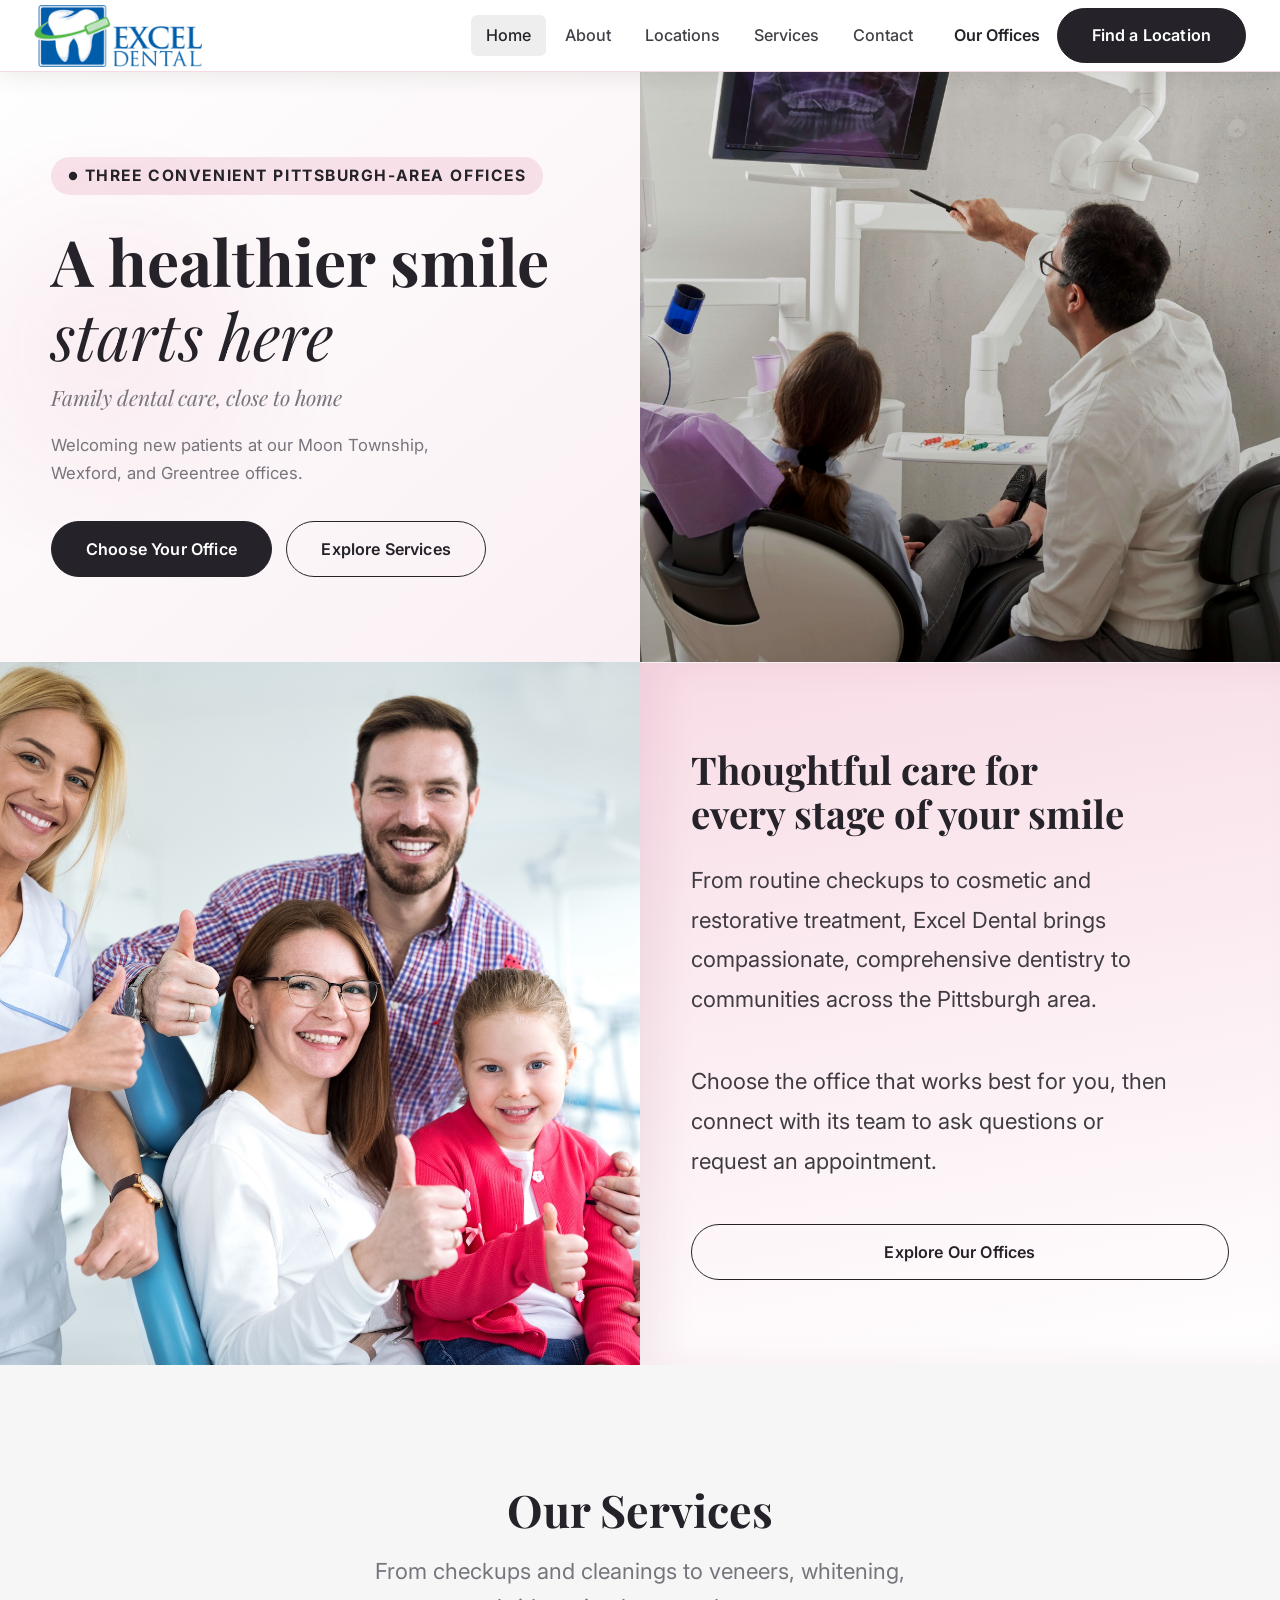
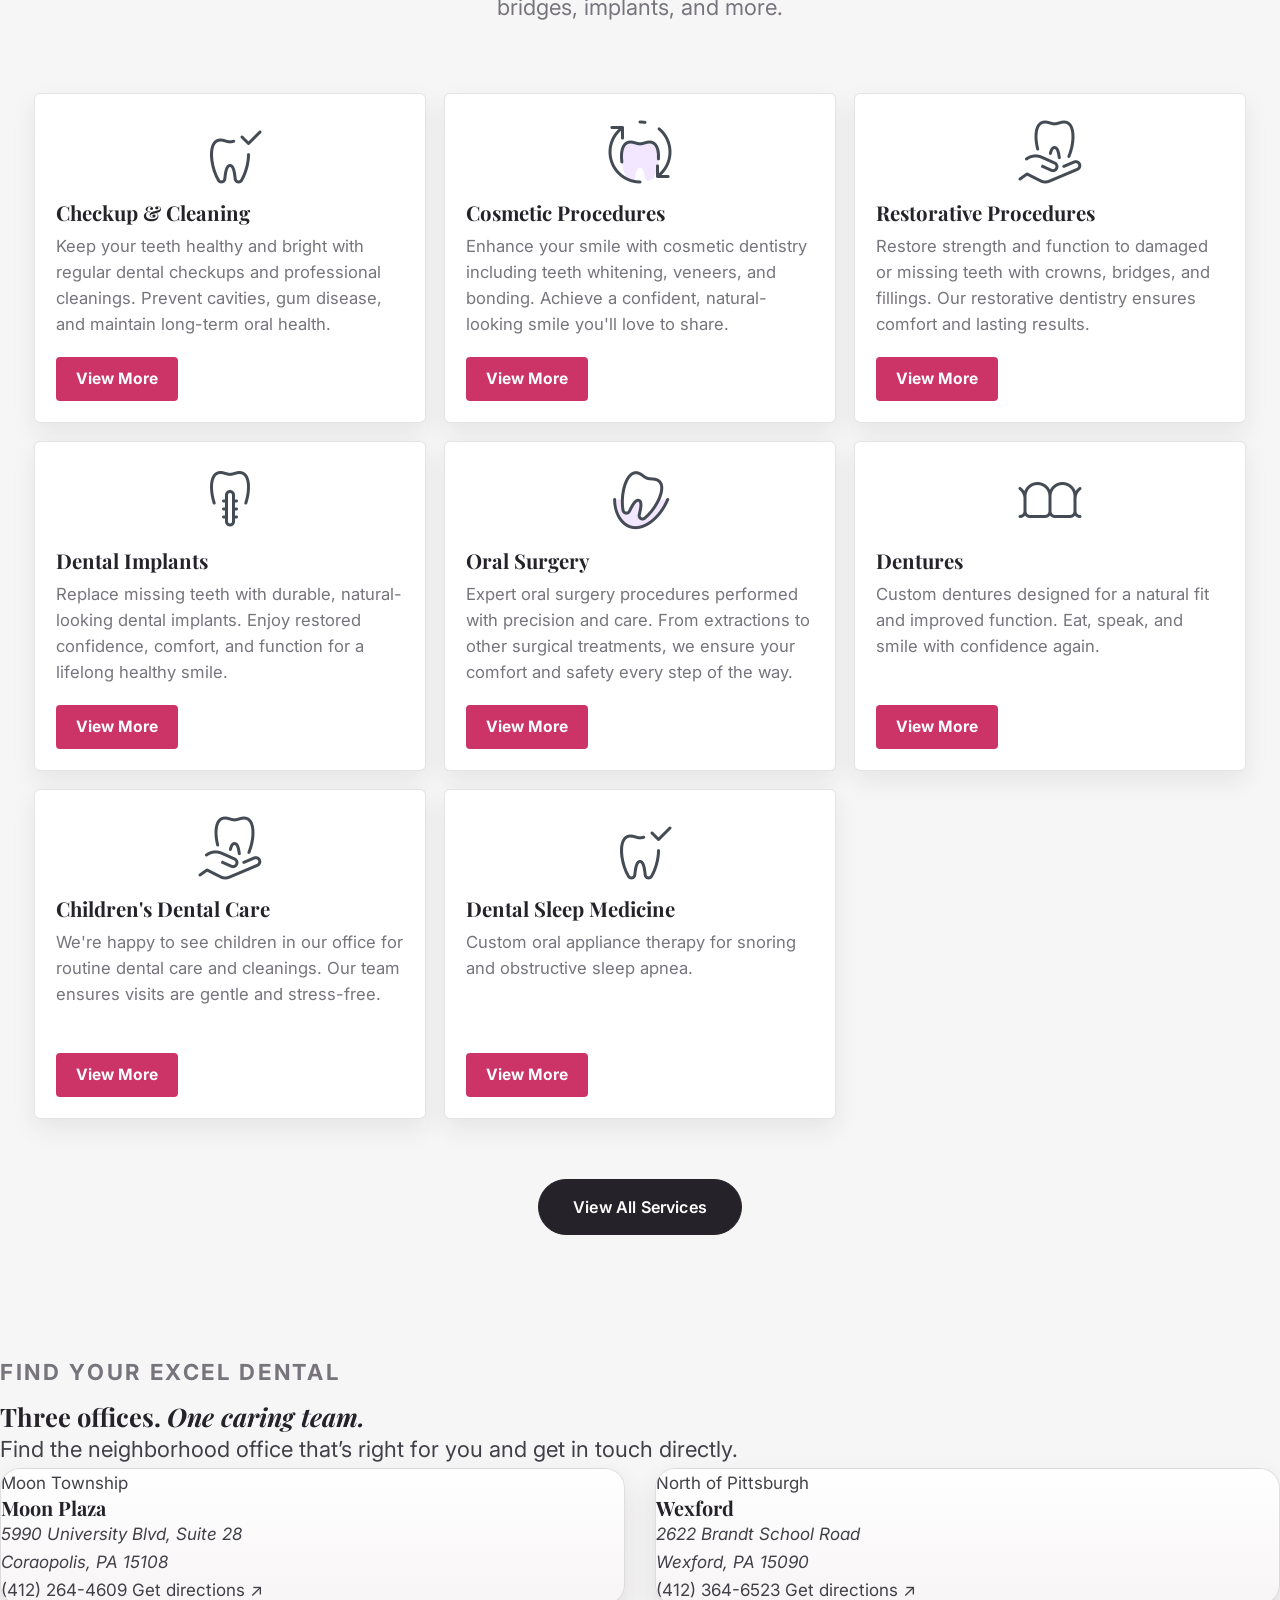
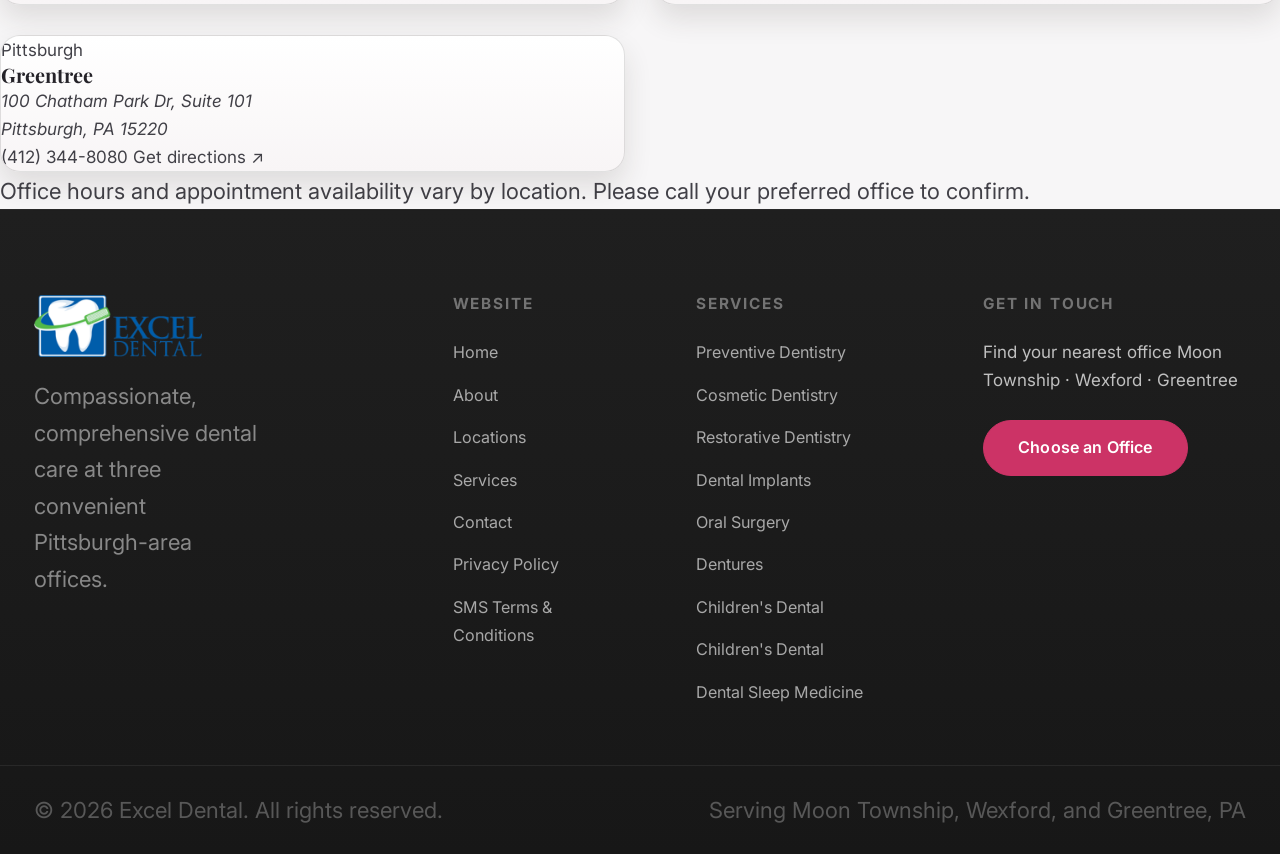
==== index.html @ 41d130dd "Create multi-location Excel Dental website Co-authored-by: copilot-swe-agent[bot] <198982749+Copilot" ====
<!DOCTYPE html>
<html lang="en">
<head>
  <meta charset="UTF-8" />
  <meta name="viewport" content="width=device-width, initial-scale=1.0" />
  <title>Excel Dental | Family Dentistry Across Pittsburgh, PA</title>
  <meta name="description" content="Excel Dental welcomes new patients at convenient offices in Moon Township, Wexford, and Greentree. Explore family, cosmetic, and restorative dental care." />
  <link rel="canonical" href="https://www.exceldentalpc.com/" />
  <meta property="og:type" content="website" />
  <meta property="og:site_name" content="Excel Dental" />
  <meta property="og:title" content="Excel Dental | Family Dentistry Across Pittsburgh, PA" />
  <meta property="og:description" content="Excel Dental welcomes new patients at offices in Moon Township, Wexford, and Greentree." />
  <meta property="og:url" content="https://www.exceldentalpc.com/" />
  <meta property="og:image" content="https://www.exceldentalpc.com/assets/images/wexford-hero-photo.jpg" />
  <meta name="twitter:card" content="summary_large_image" />
  <meta name="twitter:title" content="Excel Dental | Family Dentistry Across Pittsburgh, PA" />
  <meta name="twitter:description" content="Excel Dental welcomes new patients at offices in Moon Township, Wexford, and Greentree." />
  <meta name="twitter:image" content="https://www.exceldentalpc.com/assets/images/wexford-hero-photo.jpg" />
  <link rel="preconnect" href="https://fonts.googleapis.com" />
  <link rel="preconnect" href="https://fonts.gstatic.com" crossorigin />
  <link href="https://fonts.googleapis.com/css2?family=Playfair+Display:ital,wght@0,400;0,600;0,700;1,400;1,600&family=Inter:wght@300;400;500;600;700&display=swap" rel="stylesheet" />
  <link rel="stylesheet" href="css/style.css" />
  <link rel="icon" href="/favicon.svg" type="image/svg+xml" />
  <script type="application/ld+json">
  {
    "@context": "https://schema.org",
    "@type": "Organization",
    "name": "Excel Dental",
    "url": "https://www.exceldentalpc.com/",
    "image": "https://www.exceldentalpc.com/assets/images/wexford-hero-photo.jpg",
    "description": "Family, cosmetic, and restorative dental care at three convenient offices serving the Pittsburgh area.",
    "areaServed": ["Moon Township, PA", "Wexford, PA", "Greentree, PA"],
    "medicalSpecialty": "Dentistry",
    "department": [
      {
        "@type": "Dentist",
        "name": "Excel Dental of Moon Township",
        "telephone": "+14122644609",
        "address": {
          "@type": "PostalAddress",
          "streetAddress": "5990 University Blvd, Suite 28",
          "addressLocality": "Coraopolis",
          "addressRegion": "PA",
          "postalCode": "15108",
          "addressCountry": "US"
        }
      },
      {
        "@type": "Dentist",
        "name": "Excel Dental of Wexford",
        "telephone": "+14123646523",
        "address": {
          "@type": "PostalAddress",
          "streetAddress": "2622 Brandt School Rd",
          "addressLocality": "Wexford",
          "addressRegion": "PA",
          "postalCode": "15090",
          "addressCountry": "US"
        }
      },
      {
        "@type": "Dentist",
        "name": "Excel Dental of Greentree",
        "telephone": "+14123448080",
        "address": {
          "@type": "PostalAddress",
          "streetAddress": "100 Chatham Park Dr, Suite 101",
          "addressLocality": "Pittsburgh",
          "addressRegion": "PA",
          "postalCode": "15220",
          "addressCountry": "US"
        }
      }
    ],
    "availableService": [
      { "@type": "MedicalProcedure", "name": "Dental Cleaning & Prevention" },
      { "@type": "MedicalProcedure", "name": "Cosmetic Dentistry" },
      { "@type": "MedicalProcedure", "name": "Dental Implants" },
      { "@type": "MedicalProcedure", "name": "Oral Surgery" },
      { "@type": "MedicalProcedure", "name": "Restorative Dentistry" },
      { "@type": "MedicalProcedure", "name": "Dentures" },
      { "@type": "MedicalProcedure", "name": "Children's Dental Care" },
      { "@type": "MedicalProcedure", "name": "Dental Sleep Medicine" }
    ]
  }
  </script>
  <style>
    /* Tooth SVG used inline for logo */
    .tooth-svg { fill: var(--white); }
    .tooth-svg-dark { fill: var(--dark); }
  </style>
</head>
<body>

  <!-- ===== NAVBAR ===== -->
  <header class="navbar" id="navbar">
    <div class="nav-inner">

      <!-- Logo -->
      <a href="index.html" class="nav-logo" aria-label="Excel Dental — home">
        <div class="nav-logo-icon">
          <svg viewBox="-32 0 512 512" xmlns="http://www.w3.org/2000/svg" aria-hidden="true" style="fill:#fff;">
            <path d="M443.98 96.25c-11.01-45.22-47.11-82.06-92.01-93.72-32.19-8.36-63 5.1-89.14 24.33-3.25 2.39-6.96 3.73-10.5 5.48l28.32 18.21c7.42 4.77 9.58 14.67 4.8 22.11-4.46 6.95-14.27 9.86-22.11 4.8L162.83 12.84c-20.7-10.85-43.38-16.4-66.81-10.31-44.9 11.67-81 48.5-92.01 93.72-10.13 41.62-.42 80.81 21.5 110.43 23.36 31.57 32.68 68.66 36.29 107.35 4.4 47.16 10.33 94.16 20.94 140.32l7.8 33.95c3.19 13.87 15.49 23.7 29.67 23.7 13.97 0 26.15-9.55 29.54-23.16l34.47-138.42c4.56-18.32 20.96-31.16 39.76-31.16s35.2 12.85 39.76 31.16l34.47 138.42c3.39 13.61 15.57 23.16 29.54 23.16 14.18 0 26.48-9.83 29.67-23.7l7.8-33.95c10.61-46.15 16.53-93.16 20.94-140.32 3.61-38.7 12.93-75.78 36.29-107.35 21.95-29.61 31.66-68.8 21.53-110.43z"/>
          </svg>
        </div>
        <div class="nav-logo-text">
          <span class="name">Excel Dental</span>
          <span class="tagline">Pittsburgh, PA</span>
        </div>
      </a>

      <!-- Desktop menu -->
      <nav class="nav-menu" aria-label="Primary navigation">
        <a href="index.html" class="active">Home</a>
        <a href="about.html">About</a>
        <a href="locations.html">Locations</a>
        <a href="services.html">Services</a>
        <a href="contact.html">Contact</a>
      </nav>

      <!-- Desktop actions -->
      <div class="nav-actions">
        <a href="locations.html" class="nav-phone">Our Offices</a>
        <a href="locations.html" class="btn btn-dark">Find a Location</a>
      </div>

      <!-- Hamburger -->
      <button class="nav-hamburger" id="navHamburger" aria-label="Toggle menu" aria-expanded="false">
        <span></span><span></span><span></span>
      </button>
    </div>

    <!-- Mobile drawer -->
    <nav class="nav-mobile" aria-label="Mobile navigation">
      <a href="index.html">Home</a>
      <a href="about.html">About</a>
      <a href="locations.html">Locations</a>
      <a href="services.html">Services</a>
      <a href="contact.html">Contact</a>
      <div class="nav-mobile-cta">
        <a href="locations.html" class="btn btn-outline">Find Your Office</a>
        <a href="locations.html" class="btn btn-dark">Find a Location</a>
      </div>
    </nav>
  </header>

  <!-- ===== HERO ===== -->
  <section class="hero" aria-labelledby="hero-heading">
    <div class="hero-left">
      <div class="hero-text">
        <div class="hero-chip">
          <svg width="10" height="10" viewBox="0 0 24 24" fill="currentColor" aria-hidden="true"><circle cx="12" cy="12" r="10"/></svg>
          Three convenient Pittsburgh-area offices
        </div>
        <h1 class="hero-h1" id="hero-heading">A healthier smile <em>starts here</em></h1>
        <p class="hero-tagline">Family dental care, close to home</p>
        <p class="hero-desc">Welcoming new patients at our Moon Township, Wexford, and Greentree offices.</p>
        <div class="hero-actions">
          <a href="locations.html" class="btn btn-dark">Choose Your Office</a>
          <a href="services.html" class="btn btn-outline">Explore Services</a>
        </div>
      </div>
    </div>
    <div class="hero-right">
      <img
        src="assets/images/wexford-hero-photo.jpg"
        alt="A dentist reviewing an X-ray with a patient"
        loading="eager"
      />
    </div>
  </section>

  <!-- ===== ABOUT ===== -->
  <section class="about" aria-labelledby="about-heading">
    <div class="about-left" data-reveal="fade-left">
      <img
        src="assets/images/wexford-about-photo.jpg"
        alt="A family with a dental professional"
        loading="lazy"
      />
    </div>
    <div class="about-right" data-reveal="fade-right">
      <h2 id="about-heading">Thoughtful care for every stage of your smile</h2>
      <p>From routine checkups to cosmetic and restorative treatment, Excel Dental brings compassionate, comprehensive dentistry to communities across the Pittsburgh area.</p>
      <p>Choose the office that works best for you, then connect with its team to ask questions or request an appointment.</p>
      <a href="locations.html" class="btn btn-outline">Explore Our Offices</a>
    </div>
  </section>

  <!-- ===== SERVICES ===== -->
  <section class="services" id="services" aria-labelledby="services-heading">
    <div class="services-intro fade-up">
      <h2 id="services-heading">Our Services</h2>
      <p>From checkups and cleanings to veneers, whitening, bridges, implants, and more.</p>
    </div>

    <div class="services-grid">

      <article class="srv-card fade-up" aria-label="Checkup and Cleaning">
        <div class="srv-bg" style="background-image:url('assets/images/service-cleaning.png');"></div>
        <div class="srv-overlay"></div>
        <div class="srv-body">
          <h3>Checkup &amp; Cleaning</h3>
          <p class="srv-desc">Keep your teeth healthy and bright with regular dental checkups and professional cleanings. Prevent cavities, gum disease, and maintain long-term oral health.</p>
          <a href="cleaning-and-prevention.html" class="srv-link">View More</a>
        </div>
      </article>

      <article class="srv-card fade-up" aria-label="Cosmetic Procedures">
        <div class="srv-bg" style="background-image:url('assets/images/service-cosmetic.png');"></div>
        <div class="srv-overlay"></div>
        <div class="srv-body">
          <h3>Cosmetic Procedures</h3>
          <p class="srv-desc">Enhance your smile with cosmetic dentistry including teeth whitening, veneers, and bonding. Achieve a confident, natural-looking smile you'll love to share.</p>
          <a href="cosmetic-dentistry.html" class="srv-link">View More</a>
        </div>
      </article>

      <article class="srv-card fade-up" aria-label="Restorative Procedures">
        <div class="srv-bg" style="background-image:url('assets/images/service-restorative.png');"></div>
        <div class="srv-overlay"></div>
        <div class="srv-body">
          <h3>Restorative Procedures</h3>
          <p class="srv-desc">Restore strength and function to damaged or missing teeth with crowns, bridges, and fillings. Our restorative dentistry ensures comfort and lasting results.</p>
          <a href="restorative-dentistry.html" class="srv-link">View More</a>
        </div>
      </article>

      <article class="srv-card fade-up" aria-label="Dental Implants">
        <div class="srv-bg" style="background-image:url('assets/images/service-implants.png');"></div>
        <div class="srv-overlay"></div>
        <div class="srv-body">
          <h3>Dental Implants</h3>
          <p class="srv-desc">Replace missing teeth with durable, natural-looking dental implants. Enjoy restored confidence, comfort, and function for a lifelong healthy smile.</p>
          <a href="dental-implants.html" class="srv-link">View More</a>
        </div>
      </article>

      <article class="srv-card fade-up" aria-label="Oral Surgery">
        <div class="srv-bg" style="background-image:url('assets/images/service-oral-surgery.png');"></div>
        <div class="srv-overlay"></div>
        <div class="srv-body">
          <h3>Oral Surgery</h3>
          <p class="srv-desc">Expert oral surgery procedures performed with precision and care. From extractions to other surgical treatments, we ensure your comfort and safety every step of the way.</p>
          <a href="oral-surgery.html" class="srv-link">View More</a>
        </div>
      </article>

      <article class="srv-card fade-up" aria-label="Dentures">
        <div class="srv-bg" style="background-image:url('assets/images/service-dentures.png');"></div>
        <div class="srv-overlay"></div>
        <div class="srv-body">
          <h3>Dentures</h3>
          <p class="srv-desc">Custom dentures designed for a natural fit and improved function. Eat, speak, and smile with confidence again.</p>
          <a href="dentures.html" class="srv-link">View More</a>
        </div>
      </article>

      <article class="srv-card fade-up" aria-label="Children's Dental Care">
        <div class="srv-bg" style="background-image:url('assets/images/service-children.png');"></div>
        <div class="srv-overlay"></div>
        <div class="srv-body">
          <h3>Children's Dental Care</h3>
          <p class="srv-desc">We're happy to see children in our office for routine dental care and cleanings. Our team ensures visits are gentle and stress-free.</p>
          <a href="pediatric-dentistry.html" class="srv-link">View More</a>
        </div>
      </article>

      <article class="srv-card fade-up" aria-label="Dental Sleep Medicine">
        <div class="srv-bg" style="background-image:url('assets/images/service-cleaning.png');"></div>
        <div class="srv-overlay"></div>
        <div class="srv-body">
          <h3>Dental Sleep Medicine</h3>
          <p class="srv-desc">Custom oral appliance therapy for snoring and obstructive sleep apnea.</p>
          <a href="dental-sleep-medicine.html" class="srv-link">View More</a>
        </div>
      </article>

    </div><!-- /services-grid -->

    <div class="services-footer fade-up">
      <a href="services.html" class="btn btn-dark">View All Services</a>
    </div>
  </section>

  <section class="office-section" aria-labelledby="visit-heading">
    <div class="office-section-heading">
      <p class="eyebrow">Find Your Excel Dental</p>
      <h2 id="visit-heading">Three offices. <em>One caring team.</em></h2>
      <p>Find the neighborhood office that’s right for you and get in touch directly.</p>
    </div>
    <div class="office-grid">
      <article class="office-card" data-reveal="fade-up">
        <span class="office-card-label">Moon Township</span>
        <h3>Moon Plaza</h3>
        <address>5990 University Blvd, Suite 28<br />Coraopolis, PA 15108</address>
        <a class="office-phone" href="tel:+14122644609">(412) 264-4609</a>
        <a class="office-directions" href="https://maps.google.com/?q=5990+University+Blvd+Suite+28+Coraopolis+PA+15108" target="_blank" rel="noopener">Get directions <span aria-hidden="true">↗</span></a>
      </article>
      <article class="office-card" data-reveal="fade-up">
        <span class="office-card-label">North of Pittsburgh</span>
        <h3>Wexford</h3>
        <address>2622 Brandt School Road<br />Wexford, PA 15090</address>
        <a class="office-phone" href="tel:+14123646523">(412) 364-6523</a>
        <a class="office-directions" href="https://maps.google.com/?q=2622+Brandt+School+Road+Wexford+PA+15090" target="_blank" rel="noopener">Get directions <span aria-hidden="true">↗</span></a>
      </article>
      <article class="office-card" data-reveal="fade-up">
        <span class="office-card-label">Pittsburgh</span>
        <h3>Greentree</h3>
        <address>100 Chatham Park Dr, Suite 101<br />Pittsburgh, PA 15220</address>
        <a class="office-phone" href="tel:+14123448080">(412) 344-8080</a>
        <a class="office-directions" href="https://maps.google.com/?q=100+Chatham+Park+Dr+Suite+101+Pittsburgh+PA+15220" target="_blank" rel="noopener">Get directions <span aria-hidden="true">↗</span></a>
      </article>
    </div>
    <p class="office-note">Office hours and appointment availability vary by location. Please call your preferred office to confirm.</p>
  </section>

  <!-- ===== FOOTER ===== -->
  <footer class="footer">
    <div class="footer-main">

      <!-- Brand -->
      <div class="footer-brand">
        <div class="f-logo">
          <div class="f-logo-icon">
            <svg viewBox="-32 0 512 512" xmlns="http://www.w3.org/2000/svg" aria-hidden="true" style="fill:#2a2a2a;">
              <path d="M443.98 96.25c-11.01-45.22-47.11-82.06-92.01-93.72-32.19-8.36-63 5.1-89.14 24.33-3.25 2.39-6.96 3.73-10.5 5.48l28.32 18.21c7.42 4.77 9.58 14.67 4.8 22.11-4.46 6.95-14.27 9.86-22.11 4.8L162.83 12.84c-20.7-10.85-43.38-16.4-66.81-10.31-44.9 11.67-81 48.5-92.01 93.72-10.13 41.62-.42 80.81 21.5 110.43 23.36 31.57 32.68 68.66 36.29 107.35 4.4 47.16 10.33 94.16 20.94 140.32l7.8 33.95c3.19 13.87 15.49 23.7 29.67 23.7 13.97 0 26.15-9.55 29.54-23.16l34.47-138.42c4.56-18.32 20.96-31.16 39.76-31.16s35.2 12.85 39.76 31.16l34.47 138.42c3.39 13.61 15.57 23.16 29.54 23.16 14.18 0 26.48-9.83 29.67-23.7l7.8-33.95c10.61-46.15 16.53-93.16 20.94-140.32 3.61-38.7 12.93-75.78 36.29-107.35 21.95-29.61 31.66-68.8 21.53-110.43z"/>
            </svg>
          </div>
          <div class="f-logo-text">
            <span class="name">Excel Dental</span>
            <span class="care">Care</span>
          </div>
        </div>
        <p>Compassionate, comprehensive dental care at three convenient Pittsburgh-area offices.</p>
      </div>

      <!-- Website Links -->
      <div class="footer-col">
        <h4>Website</h4>
        <ul>
          <li><a href="index.html">Home</a></li>
          <li><a href="about.html">About</a></li>
          <li><a href="locations.html">Locations</a></li>
          <li><a href="services.html">Services</a></li>
          <li><a href="contact.html">Contact</a></li>
        </ul>
      </div>

      <!-- Services Links -->
      <div class="footer-col">
        <h4>Services</h4>
        <ul>
          <li><a href="cleaning-and-prevention.html">Preventive Dentistry</a></li>
          <li><a href="cosmetic-dentistry.html">Cosmetic Dentistry</a></li>
          <li><a href="restorative-dentistry.html">Restorative Dentistry</a></li>
          <li><a href="dental-implants.html">Dental Implants</a></li>
          <li><a href="oral-surgery.html">Oral Surgery</a></li>
          <li><a href="dentures.html">Dentures</a></li>
          <li><a href="pediatric-dentistry.html">Children's Dental</a></li>
          <li><a href="services.html#children">Children's Dental</a></li>
        </ul>
      </div>

      <!-- Contact -->
      <div class="footer-col">
        <h4>Get In Touch</h4>
        <div class="footer-contact-info">
          <a href="locations.html">Find your nearest office</a>
          <a href="locations.html">
            Moon Township · Wexford · Greentree
          </a>
        </div>
        <a href="locations.html" class="btn btn-accent footer-appt-btn">Choose an Office</a>
      </div>

    </div><!-- /footer-main -->

    <div class="footer-bottom">
      <p>&copy; <span id="year"></span> Excel Dental. All rights reserved.</p>
      <p>Serving Moon Township, Wexford, and Greentree, PA</p>
    </div>
  </footer>

  <script src="js/main.js"></script>
</body>
</html>
---- css/style.css ----
/* ===================================================
   Excel Dental of Wexford — Main Stylesheet
   =================================================== */

/* === CSS VARIABLES === */
:root {
  --primary:       #cc3366;
  --primary-dark:  #a92550;
  --primary-light: #f3c7d6;
  --bg:            #f5f5f6;
  --bg-light:      #ffffff;
  --bg-about:      #f3c7d6;
  --surface:       #ffffff;
  --surface-alt:   #f8f5f6;
  --dark:          #252329;
  --text:          #414047;
  --muted:         #77747c;
  --white:         #fff;
  --border:        rgba(42,42,42,.14);
  --line-soft:     rgba(42,42,42,.09);
  --shadow-sm:     0 2px 8px rgba(0,0,0,.08);
  --shadow:        0 4px 20px rgba(0,0,0,.12);
  --shadow-lg:     0 14px 44px rgba(0,0,0,.18);
  --shadow-xl:     0 22px 64px rgba(16, 24, 8, .24);
  --radius:        20px;
  --radius-sm:     10px;
  --radius-xs:     6px;
  --ease:          cubic-bezier(.4,0,.2,1);
  --t:             all .3s var(--ease);
  --font-h:        'Playfair Display', Georgia, serif;
  --font-b:        'Inter', -apple-system, BlinkMacSystemFont, sans-serif;
}

/* === RESET === */
*, *::before, *::after { box-sizing: border-box; margin: 0; padding: 0; }
html  {
  scroll-behavior: smooth;
  font-size: 17px;
}
body  {
  font-family: var(--font-b);
  font-size: 1rem;
  line-height: 1.65;
  color: var(--text);
  background: #f7f6f7;
  overflow-x: hidden;
  -webkit-font-smoothing: antialiased;
  -webkit-tap-highlight-color: transparent;
}
img  { max-width: 100%; height: auto; display: block; }
a    { text-decoration: none; color: inherit; }
ul   { list-style: none; }
p { font-size: 1.3rem !important; }
h1,h2,h3,h4,h5 { font-family: var(--font-h); font-weight: 700; line-height: 1.15; color: var(--dark); }

/* === UTILITIES === */
.container { max-width: 1280px; margin: 0 auto; padding: 0 2rem; }

/* === BUTTONS === */
.btn {
  display: inline-flex;
  align-items: center;
  justify-content: center;
  gap: .45rem;
  padding: .8rem 2rem;
  border-radius: 100px;
  font-family: var(--font-b);
  font-size: .95rem;
  font-weight: 600;
  letter-spacing: .01em;
  cursor: pointer;
  transition: var(--t);
  border: 1.5px solid transparent;
  white-space: nowrap;
  touch-action: manipulation;
}
.btn-dark    { background: var(--dark);  color: var(--white); border-color: var(--dark); }
.btn-dark:hover  { background: #3a3a3a; transform: translateY(-2px); box-shadow: var(--shadow); }
.btn-outline { background: transparent; color: var(--dark);  border-color: var(--dark); }
.btn-outline:hover { background: var(--dark); color: var(--white); transform: translateY(-2px); box-shadow: var(--shadow); }
.btn-light   { background: var(--white); color: var(--dark);  border-color: var(--white); }
.btn-light:hover { background: var(--bg-light); transform: translateY(-2px); box-shadow: var(--shadow); }
.btn-accent  { background: var(--primary); color: var(--white); border-color: var(--primary); }
.btn-accent:hover { background: var(--primary-dark); border-color: var(--primary-dark); transform: translateY(-2px); }

/* =====================================================
   NAVBAR
   ===================================================== */
.navbar {
  position: fixed;
  top: 0; left: 0; right: 0;
  z-index: 100;
  height: 72px;
  background: rgba(255,255,255,.96);
  backdrop-filter: blur(16px);
  -webkit-backdrop-filter: blur(16px);
  border-bottom: 1px solid rgba(204,51,102,.18);
  box-shadow: 0 6px 20px rgba(36, 45, 18, .08);
  transition: var(--t);
}
.navbar.scrolled { background: rgba(255,255,255,.99); box-shadow: var(--shadow-sm); }

.nav-inner {
  max-width: 1280px;
  margin: 0 auto;
  padding: 0 2rem;
  height: 100%;
  display: flex;
  align-items: center;
  gap: 1.5rem;
}

/* Logo */
.nav-logo { display: flex; align-items: center; gap: .6rem; flex-shrink: 0; }
.nav-logo-icon {
  width: 38px; height: 38px;
  background: var(--dark);
  border-radius: 10px;
  display: flex; align-items: center; justify-content: center;
}
.nav-logo-icon { display: none; }
.nav-logo::before {
  content: '';
  display: block;
  width: 168px;
  height: 62px;
  flex: 0 0 auto;
  background: url('../assets/images/excel-dental-wexford-logo.png') center / contain no-repeat;
}
.nav-logo-text { display: none; }
.nav-logo-icon svg { width: 20px; height: 20px; }
.nav-logo-text .name {
  display: block;
  font-family: var(--font-h);
  font-size: 1rem; font-weight: 700;
  color: var(--dark); line-height: 1.1;
  white-space: nowrap;
}
.nav-logo-text .tagline {
  display: block;
  font-size: .9rem;
  text-transform: uppercase;
  letter-spacing: .14em;
  color: var(--muted); line-height: 1;
}

/* Nav menu */
.nav-menu { display: flex; align-items: center; gap: .2rem; margin-left: auto; }
.nav-menu a {
  padding: .45rem .9rem;
  border-radius: var(--radius-xs);
  font-size: .95rem; font-weight: 500;
  color: var(--text);
  transition: var(--t);
}
.nav-menu a:hover,
.nav-menu a.active { background: rgba(42,42,42,.08); color: var(--dark); }
.nav-menu a { touch-action: manipulation; }

/* Nav actions */
.nav-actions { display: flex; align-items: center; gap: 1rem; flex-shrink: 0; }
.nav-phone {
  font-size: .95rem; font-weight: 600;
  color: var(--dark);
  display: flex; align-items: center; gap: .3rem;
}
.nav-phone:hover { text-decoration: underline; }

/* Hamburger */
.nav-hamburger {
  display: none;
  background: none; border: none; cursor: pointer;
  padding: .5rem;
  margin-left: auto;
  flex-direction: column; gap: 5px;
}
.nav-hamburger span {
  display: block; width: 22px; height: 2px;
  background: var(--dark); border-radius: 2px;
  transition: var(--t);
}

/* Mobile drawer */
.nav-mobile {
  display: none;
  position: fixed;
  top: 72px; left: 0; right: 0;
  background: var(--bg-light);
  border-bottom: 1px solid var(--border);
  padding: 1.25rem 2rem 1.5rem;
  flex-direction: column;
  gap: .3rem;
  z-index: 99;
  box-shadow: var(--shadow);
}
.nav-mobile.open { display: flex; }
.nav-mobile a {
  padding: .7rem 1rem;
  border-radius: var(--radius-xs);
  font-size: .95rem; font-weight: 500;
  color: var(--text); transition: var(--t);
  touch-action: manipulation;
}
.nav-mobile a:hover { background: rgba(42,42,42,.06); }
.nav-mobile a.btn-dark,
.nav-mobile a.btn-dark:hover { color: var(--white); }
.nav-mobile-cta {
  margin-top: 1rem;
  padding-top: 1rem;
  border-top: 1px solid var(--border);
  display: flex; flex-direction: column; gap: .6rem;
}

/* =====================================================
   HERO
   ===================================================== */
.hero {
  display: grid;
  grid-template-columns: repeat(2, minmax(0, 1fr));
  min-height: 0;
  padding-top: 72px;
  align-items: stretch;
  background:
    linear-gradient(140deg, #ffffff 0%, #fbf3f6 55%, #f8e9ef 100%);
}
.hero-left {
  display: flex;
  align-items: center;
  padding: 5rem 3rem 5rem;
  padding-left: max(3rem, calc((100vw - 1280px) / 2 + 2rem));
}
.hero-text { max-width: 500px; }
.hero-chip {
  display: inline-flex; align-items: center; gap: .4rem;
  background: rgba(204,51,102,.12);
  color: var(--dark);
  padding: .35rem 1rem;
  border-radius: 100px;
  font-size: .92rem; font-weight: 700;
  text-transform: uppercase; letter-spacing: .1em;
  margin-bottom: 1.75rem;
}
.hero-h1 { font-size: clamp(2.8rem,5vw,4.5rem); color: var(--dark); margin-bottom: .5rem; }
.hero-h1 em { font-style: italic; font-weight: 400; }
.hero-tagline {
  font-family: var(--font-h);
  font-size: clamp(1rem,1.8vw,1.25rem) !important;
  font-style: italic; font-weight: 400;
  color: var(--muted); margin-bottom: 1rem;
}
.hero-desc { font-size: .98rem !important; color: var(--muted); margin-bottom: 2rem; max-width: 380px; line-height: 1.65; }
.hero-actions { display: flex; gap: .85rem; flex-wrap: wrap; }

.hero-right { position: relative; min-width: 0; overflow: hidden; }
.hero-right::after {
  content: '';
  position: absolute;
  inset: 0;
  background: linear-gradient(180deg, rgba(0,0,0,.06) 0%, rgba(0,0,0,.22) 100%);
  pointer-events: none;
}
.hero-right img {
  width: 100%;
  height: 100%;
  object-fit: cover;
  object-position: center;
  transform: none;
  filter: saturate(1.08) contrast(1.02);
}

/* =====================================================
   TRUST STRIP
   ===================================================== */
.trust-strip {
  background:
    radial-gradient(circle at 20% 25%, rgba(255,255,255,.2) 0%, rgba(255,255,255,0) 52%),
    linear-gradient(135deg, #cc3366 0%, #a92550 100%);
  padding: 1.25rem 2rem;
}

.trust-inner {
  max-width: 1200px;
  margin: 0 auto;
  display: grid;
  grid-template-columns: repeat(3, 1fr);
  gap: 1rem;
}

.trust-item {
  border: 1px solid rgba(42,42,42,.16);
  border-radius: var(--radius-sm);
  background: rgba(255,255,255,.25);
  padding: 1.1rem 1.15rem;
  box-shadow: 0 10px 22px rgba(34,42,14,.15), inset 0 1px 0 rgba(255,255,255,.4);
}

.trust-item h2 {
  font-size: clamp(1.2rem, 2vw, 1.5rem);
  margin-bottom: .3rem;
}

.trust-item p {
  font-size: .92rem;
  color: rgba(42,42,42,.9);
  line-height: 1.55;
}

/* =====================================================
   ABOUT
   ===================================================== */
.about { display: grid; grid-template-columns: repeat(2, minmax(0, 1fr)); min-height: 580px; overflow-x: clip; }
.about-left { min-width: 0; overflow: hidden; background: #f8e9ef; }
.about-left img { display: block; width: 100%; height: 100%; min-height: 100%; object-fit: cover; object-position: 62% center; transition: transform .7s ease; }
.about-left:hover img { transform: scale(1.04); }

.about-right {
  background: linear-gradient(170deg, #f8dce6 0%, #ffffff 100%);
  display: flex; flex-direction: column; justify-content: center;
  padding: 5rem 3rem;
  padding-right: max(3rem, calc((100vw - 1280px) / 2 + 2rem));
  box-shadow: inset 0 1px 0 rgba(255,255,255,.65), inset 22px 0 36px rgba(125,31,66,.07);
}
.about-right h2 { font-size: clamp(1.75rem,3vw,2.6rem); margin-bottom: 1.5rem; max-width: 440px; }
.about-right p { font-size: .96rem; color: var(--dark); line-height: 1.8; max-width: 480px; margin-bottom: 2.5rem; opacity: .88; }

/* =====================================================
   WHY CHOOSE US
   ===================================================== */
.why-us {
  padding: 6rem 1erem;
  background:
    radial-gradient(circle at 85% 18%, rgba(204,51,102,.1) 0%, rgba(204,51,102,0) 42%),
    var(--bg-light);
}

.eyebrow {
  display: inline-block;
  font-size: .85rem;
  font-weight: 700;
  letter-spacing: .12em;
  text-transform: uppercase;
  color: var(--muted);
  margin-bottom: .7rem;
}

.why-us-intro {
  max-width: 640px;
  margin: 0 auto 3.5rem;
  text-align: center;
}

.why-us-intro h2 {
  font-size: clamp(1.9rem, 3vw, 2.8rem);
  margin-bottom: .75rem;
}

.why-us-sub {
  font-size: 1.05rem !important;
  color: var(--muted);
  line-height: 1.6;
}

.why-us-grid {
  max-width: 1280px;
  margin: 0 auto;
  display: grid;
  grid-template-columns: repeat(3, 1fr);
  gap: 1.5rem;
}

.why-card {
  display: flex;
  flex-direction: column;
  gap: 1rem;
  padding: 2.25rem 2rem;
  background: var(--surface);
  border-radius: var(--radius);
  border: 1px solid var(--border);
  transition: var(--t);
}

.why-card:hover {
  transform: translateY(-3px);
  box-shadow: var(--shadow);
}

.why-card-icon {
  width: 44px;
  height: 44px;
  display: flex;
  align-items: center;
  justify-content: center;
  background: rgba(204,51,102,.12);
  border-radius: 12px;
  flex-shrink: 0;
}

.why-card-icon svg {
  width: 22px;
  height: 22px;
  stroke: var(--dark);
}

.why-card h3 {
  font-size: 1.35rem;
  line-height: 1.3;
  color: var(--dark);
}

.why-card p {
  font-size: 1.08rem !important;
  line-height: 1.75;
  color: var(--muted);
  margin: 0;
}

/* =====================================================
   SERVICES
   ===================================================== */
.services { padding: 7rem 2rem; }
/* Services page uses the same section inside its own wrapper */
.services-page-wrap .services { padding: 3rem 2rem 6rem; }
.services-intro { text-align: center; max-width: 560px; margin: 0 auto 4rem; }
.services-intro h2 { font-size: clamp(2rem,3.5vw,3rem); margin-bottom: 1rem; }
.services-intro p { color: var(--muted); font-size: 1.05rem; }

/* Flex-expand card grid (matches original WordPress design) */
.services-grid {
  display: grid;
  grid-template-columns: repeat(3, minmax(0, 1fr));
  gap: 18px;
  max-width: 1280px; margin: 0 auto 3.5rem;
}

.srv-card {
  display: flex;
  flex-direction: column;
  min-width: 0;
  min-height: 330px;
  border-radius: 6px; overflow: hidden;
  text-decoration: none;
  background-color: #ffffff;
  border: 1px solid rgba(37,35,41,.12);
  box-shadow: 0 10px 24px rgba(37,35,41,.08);
  transition: transform .25s ease, box-shadow .25s ease;
}
.srv-card:hover { box-shadow: 0 14px 28px rgba(37,35,41,.12); }

.srv-bg {
  position: relative;
  inset: auto;
  width: 64px;
  height: 64px;
  flex: 0 0 64px;
  margin: 1.5rem auto 0;
  background-size: contain; background-position: center; background-repeat: no-repeat;
  transition: transform .25s ease;
  opacity: 1;
}
.srv-card:hover .srv-bg { transform: scale(1.04); }

/* overlay not needed — gradient is on .srv-body */
.srv-overlay { display: none; }

.srv-body {
  position: relative;
  flex: 1;
  padding: 1rem 1.25rem 1.25rem;
  display: flex; flex-direction: column;
}
.srv-body h3 {
  color: var(--dark); font-size: 1.2rem; font-weight: 700;
  margin: 0; line-height: 1.2;
}
.srv-desc {
  color: var(--muted); font-size: .98rem !important; line-height: 1.55;
  margin: .55rem 0 1rem;
  max-height: none; overflow: visible; opacity: 1;
}
.srv-card:hover .srv-desc { opacity: 1; }

.srv-link {
  display: inline-block;
  padding: 9px 20px;
  background: var(--primary);
  color: var(--white);
  border-radius: 4px;
  font-size: .92rem; font-weight: 700;
  align-self: flex-start;
  opacity: 1; transform: none; margin-top: auto;
  transition: opacity .4s .08s cubic-bezier(.4,0,.2,1), transform .4s .08s cubic-bezier(.4,0,.2,1), background .25s ease;
}
.srv-link:hover { background: var(--primary-dark); }
.srv-card:hover .srv-link { opacity: 1; transform: none; margin-top: auto; }

.services-footer { text-align: center; }

/* =====================================================
   CARE OPTIONS
   ===================================================== */
.care-options {
  padding: 5.5rem 2rem;
  background:
    linear-gradient(180deg, #ffffff 0%, #f8f3f6 100%);
}

.care-options-inner {
  max-width: 1160px;
  margin: 0 auto;
  display: grid;
  grid-template-columns: 1.15fr .85fr;
  gap: 1.3rem;
}

.care-options-main,
.virtual-consult {
  border: 1px solid var(--border);
  border-radius: var(--radius);
  background: var(--white);
  padding: 2.1rem 2rem;
  box-shadow: 0 18px 38px rgba(40, 36, 26, .14);
}

.care-options-main h2 {
  font-size: clamp(1.8rem, 2.7vw, 2.5rem);
  margin-bottom: .9rem;
}

.care-options-main > p {
  color: var(--text);
  line-height: 1.7;
  margin-bottom: 1.1rem;
}

.care-options-main ul {
  margin: 0 0 1.5rem;
  padding: 0;
  display: flex;
  flex-direction: column;
  gap: .5rem;
}

.care-options-main li {
  display: flex;
  align-items: flex-start;
  gap: .55rem;
  font-size: .97rem;
  color: var(--text);
}

.care-options-main li::before {
  content: '';
  width: 7px;
  height: 7px;
  border-radius: 50%;
  margin-top: .52rem;
  background: var(--primary-dark);
  flex-shrink: 0;
}

.care-options-actions {
  display: flex;
  gap: .8rem;
  flex-wrap: wrap;
}

.virtual-consult {
  background: linear-gradient(165deg, #202020 0%, #2d2d2d 100%);
  color: var(--white);
  border-color: rgba(255,255,255,.08);
  box-shadow: var(--shadow-xl);
}

.virtual-consult h3 {
  color: var(--white);
  font-size: 1.55rem;
  margin-bottom: .65rem;
}

.virtual-consult p {
  color: rgba(255,255,255,.75);
  font-size: .95rem;
  line-height: 1.62;
  margin-bottom: 1rem;
}

.virtual-consult ol {
  margin: 0 0 1.4rem 1.2rem;
  color: rgba(255,255,255,.9);
  display: flex;
  flex-direction: column;
  gap: .6rem;
}

.virtual-consult ol li {
  line-height: 1.55;
  font-size: .95rem;
}

/* =====================================================
   TESTIMONIALS
   ===================================================== */
.testimonials {
  background:
    radial-gradient(circle at 15% 18%, rgba(204,51,102,.12) 0%, rgba(204,51,102,0) 34%),
    linear-gradient(150deg, #1f1f1f 0%, #252525 60%, #1c1c1c 100%);
  padding: 6rem 2rem;
  position: relative;
  overflow: hidden;
}

.testimonials::before {
  content: '';
  position: absolute;
  inset: 0;
  background-image: radial-gradient(rgba(255,255,255,.08) .7px, transparent .7px);
  background-size: 9px 9px;
  opacity: .18;
  pointer-events: none;
}
.testimonials-header { text-align: center; margin-bottom: 3.5rem; }
.testimonials-header h2 { color: var(--white); font-size: clamp(1.75rem,3vw,2.5rem); margin-bottom: .75rem; }
.testimonials-header p  { color: rgba(255,255,255,.45); font-size: 1rem; }

.testimonials-grid {
  display: grid; grid-template-columns: repeat(3,1fr);
  gap: 1.5rem; max-width: 1100px; margin: 0 auto;
}
.t-card {
  background: linear-gradient(180deg, rgba(255,255,255,.10) 0%, rgba(255,255,255,.03) 100%);
  border: 1px solid rgba(255,255,255,.16);
  border-radius: var(--radius); padding: 2rem;
  backdrop-filter: blur(2px);
  box-shadow: 0 16px 28px rgba(0,0,0,.24), inset 0 1px 0 rgba(255,255,255,.13);
  transition: var(--t);
}
.t-card:hover { background: rgba(255,255,255,.13); transform: translateY(-5px); }
.t-stars { color: var(--primary); font-size: .95rem; letter-spacing: 2px; margin-bottom: 1.25rem; }
.t-text  { color: rgba(255,255,255,.8); font-size: .92rem; line-height: 1.7; font-style: italic; margin-bottom: 1.5rem; }
.t-author { display: flex; align-items: center; gap: .75rem; }
.t-avatar {
  width: 42px; height: 42px; border-radius: 50%;
  background: var(--primary);
  display: flex; align-items: center; justify-content: center;
  font-weight: 700; font-size: .9rem; color: var(--dark); flex-shrink: 0;
}
.t-name { font-size: .9rem; font-weight: 600; color: var(--white); }
.t-loc  { font-size: .9rem; color: rgba(255,255,255,.4); }

/* =====================================================
   LOCATION
   ===================================================== */
.location {
  display: grid;
  grid-template-columns: 1fr 1fr;
  min-height: 560px;
  background: linear-gradient(180deg, #ffffff 0%, #f8f3f6 100%);
}
.location-map { overflow: hidden; }
.location-map iframe {
  width: 100%;
  height: 100%;
  min-height: 460px;
  border: none;
  box-shadow: inset 0 0 0 1px rgba(0,0,0,.06);
}

.location-info {
  display: flex; flex-direction: column; justify-content: center;
  padding: 5rem 3rem;
  padding-right: max(3rem, calc((100vw - 1280px) / 2 + 2rem));
  background: linear-gradient(180deg, rgba(255,255,255,.45) 0%, rgba(255,255,255,.16) 100%);
}
.location-info h2 { font-size: clamp(1.75rem,3vw,2.75rem); margin-bottom: 2.5rem; max-width: 360px; }
.location-info h2 em { font-style: italic; font-weight: 400; }

.info-blocks { display: flex; flex-direction: column; gap: 2rem; margin-bottom: 2.5rem; }
.info-block  { display: flex; gap: 1.1rem; align-items: flex-start; }
.info-icon   {
  width: 40px; height: 40px; flex-shrink: 0;
  background: rgba(204,51,102,.12);
  border-radius: var(--radius-sm);
  display: flex; align-items: center; justify-content: center;
}
.info-icon svg { width: 18px; height: 18px; fill: none; stroke: var(--dark); stroke-width: 2; stroke-linecap: round; stroke-linejoin: round; }
.info-label { font-size: .9rem; font-weight: 700; text-transform: uppercase; letter-spacing: .06em; color: var(--muted); margin-bottom: .35rem; }
.info-value { font-size: 1rem; color: var(--text); line-height: 1.6; }
.info-value a { color: var(--dark); font-weight: 600; }
.info-value a:hover { text-decoration: underline; }

.home-location .location-info {
  min-width: 0;
  padding-top: 4.5rem;
  padding-bottom: 4.5rem;
}
.home-location { grid-template-columns: repeat(2, minmax(0, 1fr)); overflow-x: clip; }
.home-location .location-map { min-width: 0; }
.home-location .eyebrow { color: var(--primary-dark); }
.home-location .location-info h2 { margin-bottom: 1.6rem; max-width: 480px; }
.visit-address { margin-bottom: 1.5rem; }
.visit-address address { font-size: 1.05rem; font-style: normal; line-height: 1.55; }
.visit-address address a { font-weight: 600; }
.visit-phone { display: inline-block; margin-top: .45rem; color: var(--primary-dark); font-weight: 700; }
.visit-hours { max-width: 520px; margin-bottom: 1.5rem; }
.visit-hours h3 { font-family: var(--font-b); font-size: 1rem; margin-bottom: .6rem; }
.visit-hours table { width: 100%; table-layout: fixed; border-collapse: collapse; background: rgba(255,255,255,.78); }
.visit-hours th,
.visit-hours td { padding: .48rem .7rem; border: 1px solid rgba(37,35,41,.12); text-align: left; font-size: .9rem; line-height: 1.35; }
.visit-hours th { width: 42%; font-weight: 600; }
.visit-hours tr:nth-child(even) { background: rgba(204,51,102,.045); }
.visit-appointment { align-self: flex-start; }
.home-location .location-map { min-height: 100%; }
.home-location .location-map iframe { display: block; min-height: 100%; }

/* =====================================================
   FOOTER
   ===================================================== */
.footer {
  background: linear-gradient(180deg, #1f1f1f 0%, #171717 100%);
  color: rgba(255,255,255,.72);
  border-top: 1px solid rgba(255,255,255,.08);
}
.footer-main {
  display: grid; grid-template-columns: 2fr 1fr 1.25fr 1.5fr;
  gap: 4rem; max-width: 1280px; margin: 0 auto;
  padding: 5rem 2rem 3.5rem;
}

/* Footer brand */
.footer-brand .f-logo { display: flex; align-items: center; gap: .6rem; margin-bottom: 1.25rem; }
.footer-brand .f-logo-icon {
  width: 38px; height: 38px; background: var(--primary); border-radius: 9px;
  display: flex; align-items: center; justify-content: center;
}
.footer-brand .f-logo-icon { display: none; }
.footer-brand .f-logo-text { display: none; }
.footer-brand .f-logo::before {
  content: '';
  display: block;
  width: 168px;
  height: 62px;
  flex: 0 0 auto;
  background: url('../assets/images/excel-dental-wexford-logo.png') center / contain no-repeat;
}
.footer-brand .f-logo-icon svg { width: 20px; height: 20px; }
.f-logo-text .name  { display: block; font-family: var(--font-h); font-size: 1rem; font-weight: 700; color: var(--white); line-height: 1.1; }
.f-logo-text .care  { display: block; font-size: .9rem; text-transform: uppercase; letter-spacing: .08em; color: rgba(255,255,255,.35); }
.footer-brand > p   { font-size: .95rem; line-height: 1.65; max-width: 230px; color: rgba(255,255,255,.48); margin-bottom: 1.75rem; }

.footer-social { display: flex; gap: .5rem; }
.footer-social a {
  width: 34px; height: 34px; border-radius: 8px;
  background: rgba(255,255,255,.08);
  display: flex; align-items: center; justify-content: center;
  transition: var(--t);
}
.footer-social a:hover { background: rgba(255,255,255,.16); }
.footer-social svg { width: 16px; height: 16px; fill: rgba(255,255,255,.6); }

/* Footer cols */
.footer-col h4 {
  font-family: var(--font-b); font-size: .9rem; font-weight: 700;
  text-transform: uppercase; letter-spacing: .12em;
  color: rgba(255,255,255,.38); margin-bottom: 1.5rem;
}
.footer-col ul { display: flex; flex-direction: column; gap: .85rem; }
.footer-col ul a { font-size: .95rem; color: rgba(255,255,255,.62); transition: var(--t); line-height: 1.5; }
.footer-col ul a:hover { color: var(--white); }
.footer-appt-btn { display: inline-flex; margin-top: 1.5rem; }

.footer-bottom {
  border-top: 1px solid rgba(255,255,255,.07);
  padding: 1.5rem 2rem;
  max-width: 1280px; margin: 0 auto;
  display: flex; justify-content: space-between; align-items: center; gap: 1rem; flex-wrap: wrap;
}
.footer-bottom p { font-size: .9rem; color: rgba(255,255,255,.28); }

/* =====================================================
   PAGE HEADER (inner pages)
   ===================================================== */
.page-header {
  background: var(--bg-light);
  padding: 9rem 2rem 5rem;
  text-align: center;
}
.page-header .tag {
  display: inline-block;
  font-size: .9rem; font-weight: 700;
  text-transform: uppercase; letter-spacing: .12em;
  color: var(--muted); margin-bottom: .75rem;
}
.page-header h1 { font-size: clamp(2.5rem,5vw,4rem); margin-bottom: 1rem; }
.page-header p  { font-size: 1.1rem; color: var(--muted); max-width: 500px; margin: 0 auto; }

.sleep-content {
  max-width: 900px;
  margin: 0 auto;
  padding: 4rem 2rem 6rem;
}
.sleep-content p,
.sleep-content li { font-size: 1rem !important; line-height: 1.75; }
.sleep-intro { padding-bottom: 2rem; }
.sleep-content h2 { font-size: clamp(1.5rem, 3vw, 2rem); margin-bottom: .9rem; }
.sleep-content h3 { font-family: var(--font-b); font-size: 1rem; margin: 1.3rem 0 .6rem; }
.sleep-section { padding: 1.8rem 0; border-top: 1px solid var(--border); }
.sleep-content ul,
.sleep-content ol { margin: .5rem 0 0 1.25rem; list-style: disc; }
.sleep-content ol { list-style: decimal; }
.sleep-content li { padding-left: .2rem; margin: .35rem 0; }
.sleep-cta { margin-top: 1.5rem; padding: 2rem; background: #faeaf0; border-left: 4px solid var(--primary); }
.sleep-cta .cta-actions { display: flex; flex-wrap: wrap; gap: .75rem; margin-top: 1rem; }

@media (max-width: 600px) {
  .sleep-content { padding: 3rem 1.25rem 4rem; }
  .sleep-cta { padding: 1.4rem; }
}

/* =====================================================
   WEXFORD POLICY DOCUMENTS
   ===================================================== */
.legal-page {
  min-height: 100vh;
  background: var(--bg-light);
}
.legal-topbar {
  min-height: 72px;
  padding: 1rem max(2rem, calc((100vw - 1100px) / 2));
  display: flex;
  justify-content: space-between;
  align-items: center;
  gap: 1rem;
  background: var(--surface);
  border-bottom: 1px solid var(--border);
}
.legal-topbar a { font-family: var(--font-h); font-weight: 700; color: var(--dark); }
.legal-topbar span { color: var(--muted); font-size: .85rem; }
.legal-document {
  max-width: 900px;
  margin: 0 auto;
  padding: 4.5rem 2rem 6rem;
  color: var(--text);
}
.legal-eyebrow {
  color: var(--primary-dark);
  font-size: .8rem !important;
  font-weight: 700;
  letter-spacing: .08em;
  text-transform: uppercase;
  margin-bottom: .65rem;
}
.legal-document h1 { font-size: clamp(2.2rem, 5vw, 3.25rem); margin-bottom: .75rem; }
.legal-effective { color: var(--muted); font-size: .95rem !important; margin-bottom: 1.5rem; }
.legal-scope {
  padding: 1rem 1.15rem;
  border-left: 3px solid var(--primary-dark);
  background: rgba(255,255,255,.55);
  font-size: .95rem !important;
  margin-bottom: 2.5rem;
}
.legal-document section { padding: 1.7rem 0; border-top: 1px solid var(--border); }
.legal-document h2 { font-size: 1.4rem; margin-bottom: .9rem; }
.legal-document h3 { font-family: var(--font-b); font-size: 1.05rem; margin: 1.4rem 0 .6rem; }
.legal-document p,
.legal-document li,
.legal-document address {
  font-size: 1rem !important;
  line-height: 1.75;
}
.legal-document p { margin: 0 0 .9rem; }
.legal-document ul { list-style: disc; margin: .4rem 0 1rem 1.35rem; }
.legal-document li { padding-left: .2rem; margin: .35rem 0; }
.legal-document address { font-style: normal; }
.legal-document a { color: #53611b; text-decoration: underline; text-underline-offset: .15em; }
.legal-document a:hover { color: var(--dark); }
.legal-related { display: flex; flex-wrap: wrap; gap: 1rem 2rem; padding-top: 1.5rem; border-top: 1px solid var(--border); }

@media (max-width: 600px) {
  .legal-topbar { align-items: flex-start; flex-direction: column; padding: 1rem 1.25rem; }
  .legal-document { padding: 3rem 1.25rem 4rem; }
}

/* =====================================================
   ABOUT PAGE
   ===================================================== */
.about-story { padding: 6rem 2rem; background: var(--bg-light); overflow-x: clip; }
.about-story-inner {
  max-width: 1100px; margin: 0 auto;
  display: grid; grid-template-columns: 1fr 1fr; gap: 5rem; align-items: center;
}
.about-story-text h2 { font-size: clamp(1.75rem,3vw,2.5rem); margin-bottom: 1.5rem; }
.about-story-text p  { color: var(--text); line-height: 1.8; margin-bottom: 1.25rem; }
.about-story-img { border-radius: var(--radius); overflow: hidden; }
.about-story-img img { width: 100%; aspect-ratio: 3 / 4; object-fit: cover; object-position: center 24%; }

.values-section { padding: 6rem 2rem; }
.values-header  { text-align: center; max-width: 560px; margin: 0 auto 3rem; }
.values-header h2 { font-size: clamp(2rem,3vw,2.75rem); margin-bottom: 1rem; }
.values-header p  { color: var(--muted); }

.values-grid {
  display: grid; grid-template-columns: repeat(3,1fr);
  gap: 1.75rem; max-width: 1100px; margin: 0 auto;
}
.value-card {
  background: linear-gradient(180deg, #ffffff 0%, #fbf3f6 100%);
  border-radius: var(--radius);
  padding: 2.5rem 2rem;
  border: 1px solid var(--line-soft);
  box-shadow: 0 14px 28px rgba(46,42,32,.11);
}
.value-icon {
  width: 52px; height: 52px;
  background: rgba(204,51,102,.12);
  border-radius: 14px;
  display: flex; align-items: center; justify-content: center;
  margin-bottom: 1.25rem;
}
.value-icon svg { width: 26px; height: 26px; fill: none; stroke: var(--dark); stroke-width: 2; stroke-linecap: round; stroke-linejoin: round; }
.value-card h3 { font-size: 1.15rem; margin-bottom: .75rem; }
.value-card p  { font-size: .9rem; color: var(--muted); line-height: 1.65; }

.team-section { padding: 6rem 2rem; background: var(--bg-light); }
.team-header   { text-align: center; max-width: 560px; margin: 0 auto 3.5rem; }
.team-header h2 { font-size: clamp(2rem,3vw,2.75rem); margin-bottom: 1rem; }
.team-grid {
  display: grid; grid-template-columns: repeat(3,1fr);
  gap: 2rem; max-width: 1100px; margin: 0 auto;
}
.team-card { text-align: center; }
.team-photo {
  border-radius: var(--radius); overflow: hidden;
  aspect-ratio: 3/4; margin-bottom: 1.25rem;
}
.team-photo img { width: 100%; height: 100%; object-fit: cover; }
.team-card h3   { font-size: 1.15rem; margin-bottom: .35rem; }
.team-card .role { font-size: .95rem; color: var(--muted); }

/* =====================================================
   TEAM PROFILES PAGE
   ===================================================== */
.team-profiles-section {
  padding: 5rem 2rem 6rem;
  background: var(--bg);
}

.team-profiles-inner {
  max-width: 1180px;
  margin: 0 auto;
}

.team-profiles-intro {
  text-align: center;
  max-width: 700px;
  margin: 0 auto 2.75rem;
}

.team-profiles-intro h2 {
  font-size: clamp(1.8rem, 3vw, 2.6rem);
  margin-bottom: .8rem;
}

.team-profiles-intro p {
  color: var(--muted);
}

.profile-grid {
  display: grid;
  grid-template-columns: repeat(3, 1fr);
  gap: 1.4rem;
}

.profile-card {
  background: linear-gradient(180deg, #ffffff 0%, #fbf3f6 100%);
  border: 1px solid var(--border);
  border-radius: var(--radius);
  overflow: hidden;
  box-shadow: 0 14px 28px rgba(46,42,32,.12);
  transition: var(--t);
}

.profile-card:hover {
  transform: translateY(-4px);
  box-shadow: var(--shadow);
}

.profile-card--wide {
  grid-column: span 3;
}

.profile-image {
  width: 100%;
  aspect-ratio: 4 / 3;
  object-fit: cover;
}

.profile-card-body {
  padding: 1.2rem 1.2rem 1.35rem;
}

.profile-role {
  font-size: .83rem;
  font-weight: 700;
  letter-spacing: .08em;
  text-transform: uppercase;
  color: var(--muted);
  margin-bottom: .4rem;
}

.profile-name {
  font-size: 1.2rem;
  margin-bottom: .45rem;
}

.profile-card-body p {
  font-size: .96rem;
  color: var(--text);
  line-height: 1.72;
}

.about-team-highlight .team-profiles-intro {
  margin-bottom: 2rem;
}

.about-team-highlight .profile-grid {
  grid-template-columns: minmax(0, 960px);
  justify-content: center;
}

.about-team-highlight .profile-card--wide {
  grid-column: auto;
}

.about-team-highlight .profile-card {
  display: grid;
  grid-template-columns: minmax(320px, 1.1fr) minmax(0, .9fr);
  align-items: stretch;
}

.about-team-highlight .profile-image {
  height: 100%;
  min-height: 320px;
  aspect-ratio: auto;
}

.about-team-highlight .profile-card-body {
  padding: 1.6rem;
  display: flex;
  flex-direction: column;
  justify-content: center;
}

/* =====================================================
   OFFICE GALLERY PAGE
   ===================================================== */
.office-video-section {
  padding: 2.5rem 2rem 1.5rem;
  background: var(--bg-light);
}

.office-video-inner {
  max-width: 1320px;
  margin: 0 auto;
}

.office-video-intro {
  text-align: center;
  max-width: 760px;
  margin: 0 auto 1.4rem;
}

.office-video-intro h2 {
  font-size: clamp(2rem, 3.6vw, 3rem);
  margin-bottom: .6rem;
}

.office-video-intro p {
  color: var(--muted);
}

.office-video-wrap {
  background: linear-gradient(180deg, var(--surface) 0%, var(--surface-alt) 100%);
  border: 1px solid var(--border);
  border-radius: var(--radius);
  overflow: hidden;
  box-shadow: 0 16px 34px rgba(46,42,32,.16);
}

.office-tour-video {
  width: 100%;
  max-height: 78vh;
  display: block;
  background: #000;
}

.office-gallery-section {
  padding: 3.5rem 2rem 6rem;
  background: var(--bg-light);
}

.office-gallery-inner {
  max-width: 1320px;
  margin: 0 auto;
}

.office-gallery-intro {
  text-align: center;
  max-width: 720px;
  margin: 0 auto 2.8rem;
}

.office-gallery-intro h2 {
  font-size: clamp(1.8rem, 3vw, 2.6rem);
  margin-bottom: .75rem;
}

.office-gallery-intro p {
  color: var(--muted);
}

.office-grid {
  display: grid;
  grid-template-columns: repeat(2, minmax(0, 1fr));
  gap: 1.8rem;
}

.office-card {
  background: linear-gradient(180deg, var(--surface) 0%, var(--surface-alt) 100%);
  border-radius: var(--radius);
  border: 1px solid var(--border);
  overflow: hidden;
  box-shadow: 0 14px 28px rgba(46,42,32,.12);
  transition: var(--t);
}

.office-card:hover {
  transform: translateY(-4px);
  box-shadow: var(--shadow);
}

.office-photo {
  width: 100%;
  aspect-ratio: 16 / 10;
  object-fit: cover;
  display: block;
}

.office-card-body {
  padding: 1.25rem 1.3rem 1.45rem;
}

.office-card-title {
  font-size: 1.2rem;
  margin-bottom: .45rem;
}

.office-card-body p {
  font-size: 1rem;
  line-height: 1.72;
  color: var(--text);
}

/* =====================================================
   SERVICES PAGE
   ===================================================== */
.services-list { padding: 4rem 2rem 6rem; max-width: 1100px; margin: 0 auto; }
.service-item {
  display: grid; grid-template-columns: 1fr 1fr; gap: 4rem;
  align-items: center; padding: 4rem 0;
  border-bottom: 1px solid var(--border);
}
.service-item:last-child { border-bottom: none; }
.service-item.rev { direction: rtl; }
.service-item.rev > * { direction: ltr; }

.srv-item-img  { border-radius: var(--radius); overflow: hidden; }
.srv-item-img img { width: 100%; aspect-ratio: 4/3; object-fit: cover; transition: transform .6s ease; }
.srv-item-img:hover img { transform: scale(1.04); }

.srv-item-text .stag { font-size: .9rem; font-weight: 700; text-transform: uppercase; letter-spacing: .06em; color: var(--muted); margin-bottom: .75rem; }
.srv-item-text h2 { font-size: clamp(1.5rem,2.5vw,2rem); margin-bottom: 1.25rem; }
.srv-item-text p  { font-size: .95rem; line-height: 1.78; color: var(--text); margin-bottom: 1.5rem; }
.srv-item-text ul {
  list-style: none; display: flex; flex-direction: column; gap: .5rem;
  margin-bottom: 2rem; padding-left: 0;
}
.srv-item-text ul li {
  display: flex; align-items: flex-start; gap: .6rem;
  font-size: .98rem; color: var(--text);
}
.srv-item-text ul li::before {
  content: '';
  display: inline-block; flex-shrink: 0;
  width: 7px; height: 7px; border-radius: 50%;
  background: var(--primary-dark); margin-top: .48rem;
}

/* =====================================================
   CONTACT PAGE
   ===================================================== */
.contact-layout {
  display: grid; grid-template-columns: 1fr 1fr;
  min-height: calc(100vh - 72px);
}
.contact-form-side {
  background: var(--bg-light);
  padding: 5rem 3rem;
  padding-left: max(3rem, calc((100vw - 1280px) / 2 + 2rem));
  display: flex; flex-direction: column; justify-content: center;
}
.contact-form-side h1 { font-size: clamp(2rem,3.5vw,2.75rem); margin-bottom: .75rem; }
.contact-form-side .sub { color: var(--muted); margin-bottom: 2.5rem; }

.contact-form { display: flex; flex-direction: column; gap: 1.25rem; }
.form-row { display: grid; grid-template-columns: 1fr 1fr; gap: 1rem; }
.form-group { display: flex; flex-direction: column; gap: .45rem; }
.sms-consent { min-width: 0; border: 0; padding: 0; margin: 0; }
.sms-consent legend { font-size: .9rem; font-weight: 700; text-transform: uppercase; letter-spacing: .08em; color: var(--muted); }
.sms-consent-label { display: flex; align-items: flex-start; gap: .6rem; color: var(--muted); font-size: .85rem; font-weight: 400; text-transform: none; letter-spacing: 0; line-height: 1.55; cursor: pointer; }
.sms-consent-label input[type="checkbox"] { width: 1rem; height: 1rem; flex-shrink: 0; margin: .2rem 0 0; padding: 0; accent-color: var(--primary-dark); }
.sms-consent-label a { color: var(--primary-dark); text-decoration: underline; }
.form-group label {
  font-size: .9rem; font-weight: 700;
  text-transform: uppercase; letter-spacing: .08em; color: var(--muted);
}
.form-group input,
.form-group select,
.form-group textarea {
  padding: .85rem 1.1rem;
  border: 1.5px solid var(--border); border-radius: var(--radius-sm);
  font-family: var(--font-b); font-size: 1rem;
  color: var(--dark); background: var(--white);
  transition: var(--t); outline: none; resize: none;
}
.form-group input:focus,
.form-group select:focus,
.form-group textarea:focus {
  border-color: var(--primary-dark);
  box-shadow: 0 0 0 3px rgba(204,51,102,.18);
}
.form-group textarea { min-height: 130px; }
.form-submit { margin-top: .5rem; }

.contact-info-side {
  background: var(--bg-about);
  display: flex; flex-direction: column; justify-content: center;
  padding: 5rem 3rem;
  padding-right: max(3rem, calc((100vw - 1280px) / 2 + 2rem));
}
.contact-info-side h2 { font-size: clamp(1.75rem,3vw,2.5rem); margin-bottom: 2.5rem; }
.contact-map { border-radius: var(--radius); overflow: hidden; margin-top: 2rem; }
.contact-map iframe { width: 100%; height: 260px; border: none; }

/* =====================================================
   CTA BANNER
   ===================================================== */
.cta-banner {
  background: var(--dark); padding: 5rem 2rem; text-align: center;
}
.cta-banner h2 { color: var(--white); font-size: clamp(1.75rem,3vw,2.75rem); margin-bottom: 1rem; }
.cta-banner p  { color: rgba(255,255,255,.55); font-size: 1.05rem; margin-bottom: 2.5rem; max-width: 480px; margin-left: auto; margin-right: auto; }
.cta-banner .cta-actions { display: flex; gap: 1rem; justify-content: center; flex-wrap: wrap; }

/* =====================================================
   INDIVIDUAL SERVICE PAGE
   ===================================================== */

/* Hero banner with bg image */
.srv-page-hero {
  position: relative;
  min-height: 480px;
  display: flex;
  align-items: flex-end;
  padding-top: 72px;
  overflow: hidden;
}
.srv-page-hero-bg {
  position: absolute; inset: 0;
  background-size: cover; background-position: center;
  filter: brightness(.55);
}
.srv-page-hero-body {
  position: relative;
  max-width: 1280px; width: 100%;
  margin: 0 auto;
  padding: 4rem 2rem 4rem;
}
.srv-page-hero-body .breadcrumb {
  display: flex; align-items: center; gap: .45rem;
  font-size: .9rem; color: rgba(255,255,255,.6);
  margin-bottom: 1.25rem;
}
.srv-page-hero-body .breadcrumb a { color: rgba(255,255,255,.6); transition: var(--t); }
.srv-page-hero-body .breadcrumb a:hover { color: var(--white); }
.srv-page-hero-body .breadcrumb span { color: rgba(255,255,255,.35); }
.srv-page-hero-body .stag {
  font-size: .9rem; font-weight: 700;
  text-transform: uppercase; letter-spacing: .14em;
  color: var(--primary-light); margin-bottom: .75rem;
}
.srv-page-hero-body h1 {
  font-size: clamp(2.4rem,5vw,3.75rem);
  color: var(--white); max-width: 680px; margin-bottom: 1rem;
}
.srv-page-hero-body .hero-sub {
  font-size: 1.05rem; color: rgba(255,255,255,.72);
  max-width: 520px; line-height: 1.7;
}

/* Body layout */
.srv-page-body {
  display: grid;
  grid-template-columns: 1.1fr 0.9fr;
  gap: 5rem;
  max-width: 1180px; margin: 0 auto;
  padding: 6rem 2rem;
  align-items: start;
}
.srv-page-content .stag { font-size:.9rem;font-weight:700;text-transform:uppercase;letter-spacing:.06em;color:var(--muted);margin-bottom:.75rem; }
.srv-page-content h2 { font-size: clamp(1.6rem,2.5vw,2.2rem); margin-bottom:1.25rem; }
.srv-page-content p { font-size:.96rem;line-height:1.8;color:var(--text);margin-bottom:1.25rem; }
.srv-page-content ul {
  margin: 1.25rem 0 2rem; padding: 0;
  display: flex; flex-direction: column; gap:.55rem;
}
.srv-page-content ul li {
  display: flex; align-items: flex-start; gap: .65rem;
  font-size: 1rem; color: var(--text);
}
.srv-page-content ul li::before {
  content:'';display:inline-block;flex-shrink:0;
  width:7px;height:7px;border-radius:50%;
  background:var(--primary-dark);margin-top:.5rem;
}
.srv-page-actions { display:flex;gap:.85rem;flex-wrap:wrap;margin-top:.5rem; }

/* Sidebar */
.srv-page-sidebar { display:flex;flex-direction:column;gap:1.5rem; }
.srv-sidebar-img { border-radius:var(--radius);overflow:hidden; }
.srv-sidebar-img img { width:100%;aspect-ratio:4/3;object-fit:cover; }
.srv-info-card {
  background:var(--bg-light);border-radius:var(--radius);
  padding:1.75rem 1.5rem;border:1px solid var(--border);
}
.srv-info-card h4 {
  font-size:.9rem;font-weight:700;text-transform:uppercase;
  letter-spacing:.12em;color:var(--muted);margin-bottom:1.1rem;
}
.srv-info-card ul { display:flex;flex-direction:column;gap:.6rem; margin:0; }
.srv-info-card ul li {
  display:flex;align-items:center;gap:.6rem;
  font-size:.97rem;color:var(--text);
}
.srv-info-card ul li::before {
  content:'✓';flex-shrink:0;
  width:18px;height:18px;border-radius:50%;
  background:rgba(204,51,102,.16);
  display:flex;align-items:center;justify-content:center;
  font-size:.65rem;font-weight:700;color:var(--dark);
}

/* Process steps */
.process-section { background:var(--bg-light);padding:5.5rem 2rem; }
.process-section .section-header {
  text-align:center;max-width:520px;margin:0 auto 3.5rem;
}
.process-section .section-header h2 { font-size:clamp(1.75rem,3vw,2.5rem);margin-bottom:.75rem; }
.process-section .section-header p  { color:var(--muted);font-size:.96rem; }
.process-steps {
  display:grid;grid-template-columns:repeat(4,1fr);
  gap:2rem;max-width:1100px;margin:0 auto;
}
.process-step { text-align:center; }
.step-num {
  width:52px;height:52px;border-radius:50%;
  background:var(--dark);color:var(--white);
  display:flex;align-items:center;justify-content:center;
  font-family:var(--font-h);font-size:1.25rem;font-weight:700;
  margin:0 auto 1.1rem;
}
.process-step h3 { font-size:1rem;margin-bottom:.5rem; }
.process-step p  { font-size:.95rem;color:var(--muted);line-height:1.6; }

/* Related services */
.related-section { padding:5.5rem 2rem; }
.related-section .section-header { text-align:center;max-width:500px;margin:0 auto 3rem; }
.related-section .section-header h2 { font-size:clamp(1.75rem,3vw,2.5rem);margin-bottom:.75rem; }
.related-grid {
  display:grid;grid-template-columns:repeat(3,1fr);
  gap:1.5rem;max-width:1100px;margin:0 auto;
}
.related-card {
  background:var(--bg-light);border-radius:var(--radius);
  overflow:hidden;transition:var(--t);
  border:1px solid var(--border);
}
.related-card:hover { transform:translateY(-4px);box-shadow:var(--shadow); }
.related-card-img { overflow:hidden;aspect-ratio:16/9; }
.related-card-img img { width:100%;height:100%;object-fit:cover;transition:transform .6s ease; }
.related-card:hover .related-card-img img { transform:scale(1.05); }
.related-card-body { padding:1.5rem; }
.related-card-body .stag { font-size:.9rem;font-weight:700;text-transform:uppercase;letter-spacing:.06em;color:var(--muted);margin-bottom:.4rem; }
.related-card-body h3 { font-size:1rem;margin-bottom:.5rem; }
.related-card-body p  { font-size:.95rem;color:var(--muted);line-height:1.55;margin-bottom:1rem; }
.related-card-link { font-size:.95rem;font-weight:600;color:var(--dark);display:inline-flex;align-items:center;gap:.3rem; }
.related-card-link:hover { text-decoration:underline; }

/* Responsive overrides */
@media (max-width:900px) {
  .srv-page-body    { grid-template-columns:1fr;gap:2.5rem;padding:4rem 1.5rem; }
  .process-steps    { grid-template-columns:1fr 1fr; }
  .related-grid     { grid-template-columns:1fr 1fr; }
}
@media (max-width:600px) {
  .srv-page-hero    { min-height:380px; }
  .process-steps    { grid-template-columns:1fr; }
  .related-grid     { grid-template-columns:1fr; }
  .srv-page-actions { flex-direction:column; }
  .srv-page-actions .btn { width:100%; }
}

/* =====================================================
   SCROLL REVEAL ANIMATIONS
   ===================================================== */
[data-reveal],
.fade-up {
  opacity: 0;
  transform: translateY(28px);
  transition:
    opacity .7s cubic-bezier(.4,0,.2,1),
    transform .7s cubic-bezier(.4,0,.2,1);
  will-change: opacity, transform;
}
[data-reveal="fade-left"] { transform: translateX(-40px); }
[data-reveal="fade-right"] { transform: translateX(40px); }
[data-reveal="fade-scale"] { transform: scale(.94); }

[data-reveal].in-view,
.fade-up.in-view {
  opacity: 1;
  transform: none;
}

/* =====================================================
   HERO / PAGE HEADER ENTRANCE
   ===================================================== */
@keyframes heroIn {
  from { opacity: 0; transform: translateY(24px); }
  to   { opacity: 1; transform: translateY(0); }
}
@keyframes fadeInSlow {
  from { opacity: 0; }
  to   { opacity: 1; }
}

.hero-text > *,
.page-header > *,
.srv-page-hero-body > * {
  animation: heroIn .7s cubic-bezier(.4,0,.2,1) both;
}
.hero-text > *:nth-child(1) { animation-delay: .10s; }
.hero-text > *:nth-child(2) { animation-delay: .22s; }
.hero-text > *:nth-child(3) { animation-delay: .34s; }
.hero-text > *:nth-child(4) { animation-delay: .46s; }
.hero-text > *:nth-child(5) { animation-delay: .58s; }
.page-header > *:nth-child(1) { animation-delay: .10s; }
.page-header > *:nth-child(2) { animation-delay: .24s; }
.page-header > *:nth-child(3) { animation-delay: .38s; }
.srv-page-hero-body > *:nth-child(1) { animation-delay: .10s; }
.srv-page-hero-body > *:nth-child(2) { animation-delay: .26s; }
.srv-page-hero-body > *:nth-child(3) { animation-delay: .42s; }

.hero-right img,
.srv-page-hero {
  animation: fadeInSlow 1.1s ease both;
}
.srv-page-hero-bg { animation: fadeInSlow 1.2s ease both; }

/* =====================================================
   AMBIENT / DECORATIVE MOTION
   ===================================================== */
@keyframes float {
  0%   { transform: translate3d(0, 0, 0) scale(1); }
  50%  { transform: translate3d(0, -18px, 0) scale(1.06); }
  100% { transform: translate3d(0, 0, 0) scale(1); }
}
@keyframes pulseGlow {
  0%, 100% { box-shadow: 0 0 0 0 rgba(204,51,102,0); }
  50%      { box-shadow: 0 0 0 8px rgba(204,51,102,.12); }
}

.hero-left::before,
.cta-banner::before {
  content: '';
  position: absolute;
  width: 460px; height: 460px;
  border-radius: 50%;
  background: radial-gradient(circle, rgba(204,51,102,.18) 0%, rgba(204,51,102,0) 70%);
  filter: blur(10px);
  opacity: .35;
  z-index: 0;
  pointer-events: none;
}
.hero-left { position: relative; }
.hero-left::before { top: 8%; left: -120px; animation: float 11s ease-in-out infinite; }
.cta-banner { position: relative; overflow: hidden; }
.cta-banner::before { bottom: -160px; right: -120px; animation: float 13s ease-in-out infinite; }
.hero-text,
.cta-banner > * { position: relative; z-index: 1; }

.info-icon,
.value-icon {
  animation: pulseGlow 4s ease-in-out infinite;
}
.value-icon:nth-of-type(even) { animation-delay: 2s; }

/* =====================================================
   SCROLL PROGRESS BAR
   ===================================================== */
.scroll-progress {
  position: fixed;
  top: 0; left: 0; right: 0;
  height: 3px;
  background: linear-gradient(90deg, var(--primary), var(--primary-light));
  z-index: 200;
  transform-origin: 0 50%;
  transform: scaleX(0);
  will-change: transform;
  pointer-events: none;
}

/* =====================================================
   REDUCED MOTION
   ===================================================== */
@media (prefers-reduced-motion: reduce) {
  html { scroll-behavior: auto; }
  *,
  *::before,
  *::after {
    animation-duration: .001ms !important;
    animation-iteration-count: 1 !important;
    transition-duration: .001ms !important;
  }

  /* Multi-office landing pages */
  .nav-logo::before { display: none; }
  .nav-logo-text { display: block; }
  .office-section {
    padding: 6rem max(2rem, calc((100% - 1180px) / 2));
    background: var(--surface-alt);
  }
  .office-section-heading {
    max-width: 720px;
    margin: 0 auto 2.5rem;
    text-align: center;
  }
  .office-section-heading .eyebrow,
  .office-card-label {
    color: var(--primary-dark);
    font-size: .75rem;
    font-weight: 700;
    letter-spacing: .12em;
    text-transform: uppercase;
  }
  .office-section-heading h2 {
    margin: .55rem 0 .75rem;
    font-size: clamp(2rem, 3.5vw, 3rem);
  }
  .office-section-heading h2 em { font-weight: 400; }
  .office-section-heading > p:last-child {
    color: var(--muted);
    font-size: 1rem !important;
  }
  .office-grid {
    display: grid;
    grid-template-columns: repeat(3, minmax(0, 1fr));
    gap: 1.25rem;
    max-width: 1180px;
    margin: 0 auto;
  }
  .office-card {
    display: flex;
    flex-direction: column;
    align-items: flex-start;
    min-width: 0;
    padding: 2rem;
    border: 1px solid var(--border);
    border-radius: var(--radius);
    background: var(--white);
    box-shadow: var(--shadow-sm);
  }
  .office-card h2,
  .office-card h3 {
    margin: .5rem 0 1rem;
    font-size: 1.7rem;
  }
  .office-card address {
    min-height: 3.5rem;
    color: var(--text);
    font-size: .98rem;
    font-style: normal;
    line-height: 1.7;
  }
  .office-phone {
    margin-top: 1rem;
    color: var(--primary-dark);
    font-size: 1.15rem;
    font-weight: 700;
  }
  .office-hours {
    margin: .8rem 0 1.25rem;
    color: var(--muted);
    font-size: .92rem !important;
    line-height: 1.6;
  }
  .office-directions {
    margin-top: auto;
    padding-top: 1rem;
    color: var(--dark);
    font-size: .9rem;
    font-weight: 700;
  }
  .office-directions span { color: var(--primary-dark); }
  .office-note {
    max-width: 1180px;
    margin: 1.25rem auto 0;
    color: var(--muted);
    font-size: .86rem !important;
    text-align: center;
  }
  .locations-page { padding-top: 2rem; }
  .locations-page .office-card { min-height: 310px; }
  .locations-page .office-card address { min-height: 0; }
  .locations-page .office-hours { min-height: 4.5rem; }

  @media (max-width: 900px) {
    .office-grid { grid-template-columns: repeat(2, minmax(0, 1fr)); }
  }
  @media (max-width: 600px) {
    .office-section { padding: 4rem 1.25rem; }
    .office-grid { grid-template-columns: 1fr; }
    .office-card { padding: 1.5rem; }
    .locations-page { padding-top: 1.25rem; }
  }
  [data-reveal],
  .fade-up,
  .hero-text > *,
  .page-header > *,
  .srv-page-hero-body > *,
  .hero-right img,
  .srv-page-hero,
  .srv-page-hero-bg {
    opacity: 1 !important;
    transform: none !important;
  }
}

/* =====================================================
   RESPONSIVE
   ===================================================== */
@media (max-width: 1024px) {
  .services-grid      { gap: 14px; }
  .services-grid      { grid-template-columns: repeat(2, minmax(0, 1fr)); }
  .trust-inner        { grid-template-columns: 1fr; }
  .why-us-grid        { grid-template-columns: 1fr 1fr; }
  .care-options-inner { grid-template-columns: 1fr; }
  .testimonials-grid  { grid-template-columns: 1fr 1fr; }
  .values-grid        { grid-template-columns: 1fr 1fr; }
  .team-grid          { grid-template-columns: 1fr 1fr; }
  .footer-main        { grid-template-columns: 1fr 1fr; gap: 2.5rem; }
  .profile-grid       { grid-template-columns: 1fr 1fr; }
  .profile-card--wide { grid-column: span 2; }
  .office-grid        { grid-template-columns: 1fr 1fr; }
  .office-video-section { padding: 2rem 1.5rem 1rem; }
}

@media (max-width: 1024px) {
  .nav-menu,
  .nav-actions .btn,
  .nav-phone           { display: none; }
  .nav-hamburger       { display: flex; }
}

@media (max-width: 768px) {
  html { font-size: 16px; }

  /* Hero */
  .hero                { grid-template-columns: 1fr; }
  .hero-right          { order: -1; width: 100%; height: 55vw; min-height: 280px; max-height: 420px; aspect-ratio: auto; }
  .hero-left           { padding: 3rem 1.5rem; }

  /* About */
  .about               { grid-template-columns: 1fr; }
  .about-left          { height: auto; min-height: 0; }
  .about-right         { padding: 3rem 1.5rem; }

  /* Trust strip */
  .trust-strip         { padding: 1rem 1.5rem; }

  /* Services */
  .services            { padding: 4rem 1.5rem; }
  .services-grid       { grid-template-columns: 1fr; gap: 12px; }
  .srv-card            { min-height: 0; width: 100%; }

  /* Why us + options */
  .why-us              { padding: 4rem 1.5rem; }
  .why-us-grid         { grid-template-columns: 1fr; }
  .care-options        { padding: 4rem 1.5rem; }
  .care-options-main,
  .virtual-consult     { padding: 1.6rem 1.25rem; }

  /* Testimonials */
  .testimonials        { padding: 4rem 1.5rem; }
  .testimonials-grid   { grid-template-columns: 1fr; }

  /* Location */
  .location            { grid-template-columns: 1fr; }
  .location-map iframe { min-height: 300px; }
  .home-location .location-map { min-height: 320px; }
  .home-location .location-map iframe { min-height: 320px; }
  .location-info       { padding: 3rem 1.5rem; }

  /* Footer */
  .footer-main         { grid-template-columns: 1fr; padding: 3rem 1.5rem; gap: 2.5rem; }
  .footer-bottom       { flex-direction: column; align-items: center; padding: 1.5rem; }

  /* Contact */
  .contact-layout      { grid-template-columns: 1fr; }
  .contact-form-side   { padding: 3rem 1.5rem; }
  .contact-info-side   { padding: 3rem 1.5rem; }
  .form-row            { grid-template-columns: 1fr; }

  /* Services page */
  .service-item        { grid-template-columns: 1fr; gap: 2rem; padding: 3rem 0; }
  .service-item.rev    { direction: ltr; }

  /* About page */
  .about-story-inner   { grid-template-columns: 1fr; gap: 2.5rem; }
  .about-story-img     { width: 100%; min-width: 0; }
  .about-story         { padding: 4rem 1.5rem; }
  .values-section,
  .team-section        { padding: 4rem 1.5rem; }
  .values-grid         { grid-template-columns: 1fr; }
  .team-grid           { grid-template-columns: 1fr 1fr; }
  .profile-grid        { grid-template-columns: 1fr; }
  .profile-card--wide  { grid-column: span 1; }
  .about-team-highlight .profile-card {
    grid-template-columns: 1fr;
  }
  .about-team-highlight .profile-image {
    min-height: 240px;
  }
  .team-profiles-section,
  .office-gallery-section { padding: 4rem 1.5rem; }
  .office-video-section { padding: 1.5rem 1.5rem .75rem; }
  .office-video-intro { margin-bottom: 1rem; }
  .office-tour-video { max-height: none; }
  .office-grid         { grid-template-columns: 1fr; }

  /* Page header */
  .page-header         { padding: 7rem 1.5rem 4rem; }
  .cta-banner          { padding: 4rem 1.5rem; }
}

@media (max-width: 480px) {
  p { font-size: clamp(1.08rem, 4.3vw, 1.3rem) !important; }
  .btn { white-space: normal; font-size: .9rem; padding: .7rem 1.2rem; }
  .hero-actions        { flex-direction: column; gap: .75rem; }
  .hero-actions .btn   { width: 100%; }
  .hero-right          { height: 45vw; min-height: 200px; max-height: 320px; }
  .cta-banner .cta-actions { flex-direction: column; align-items: center; }
  .team-grid           { grid-template-columns: 1fr; }
}

@media (hover: none) and (pointer: coarse) {
  .srv-card:hover .srv-bg { transform: none; }
}

@media (max-width: 360px) {
  .container { padding: 0 1rem; }
  .nav-inner { padding: 0 1rem; }
  .hero-left { padding: 2rem 1rem; }
  .about-right { padding: 2rem 1rem; }
  .location-info { padding: 2rem 1.5rem; }
}
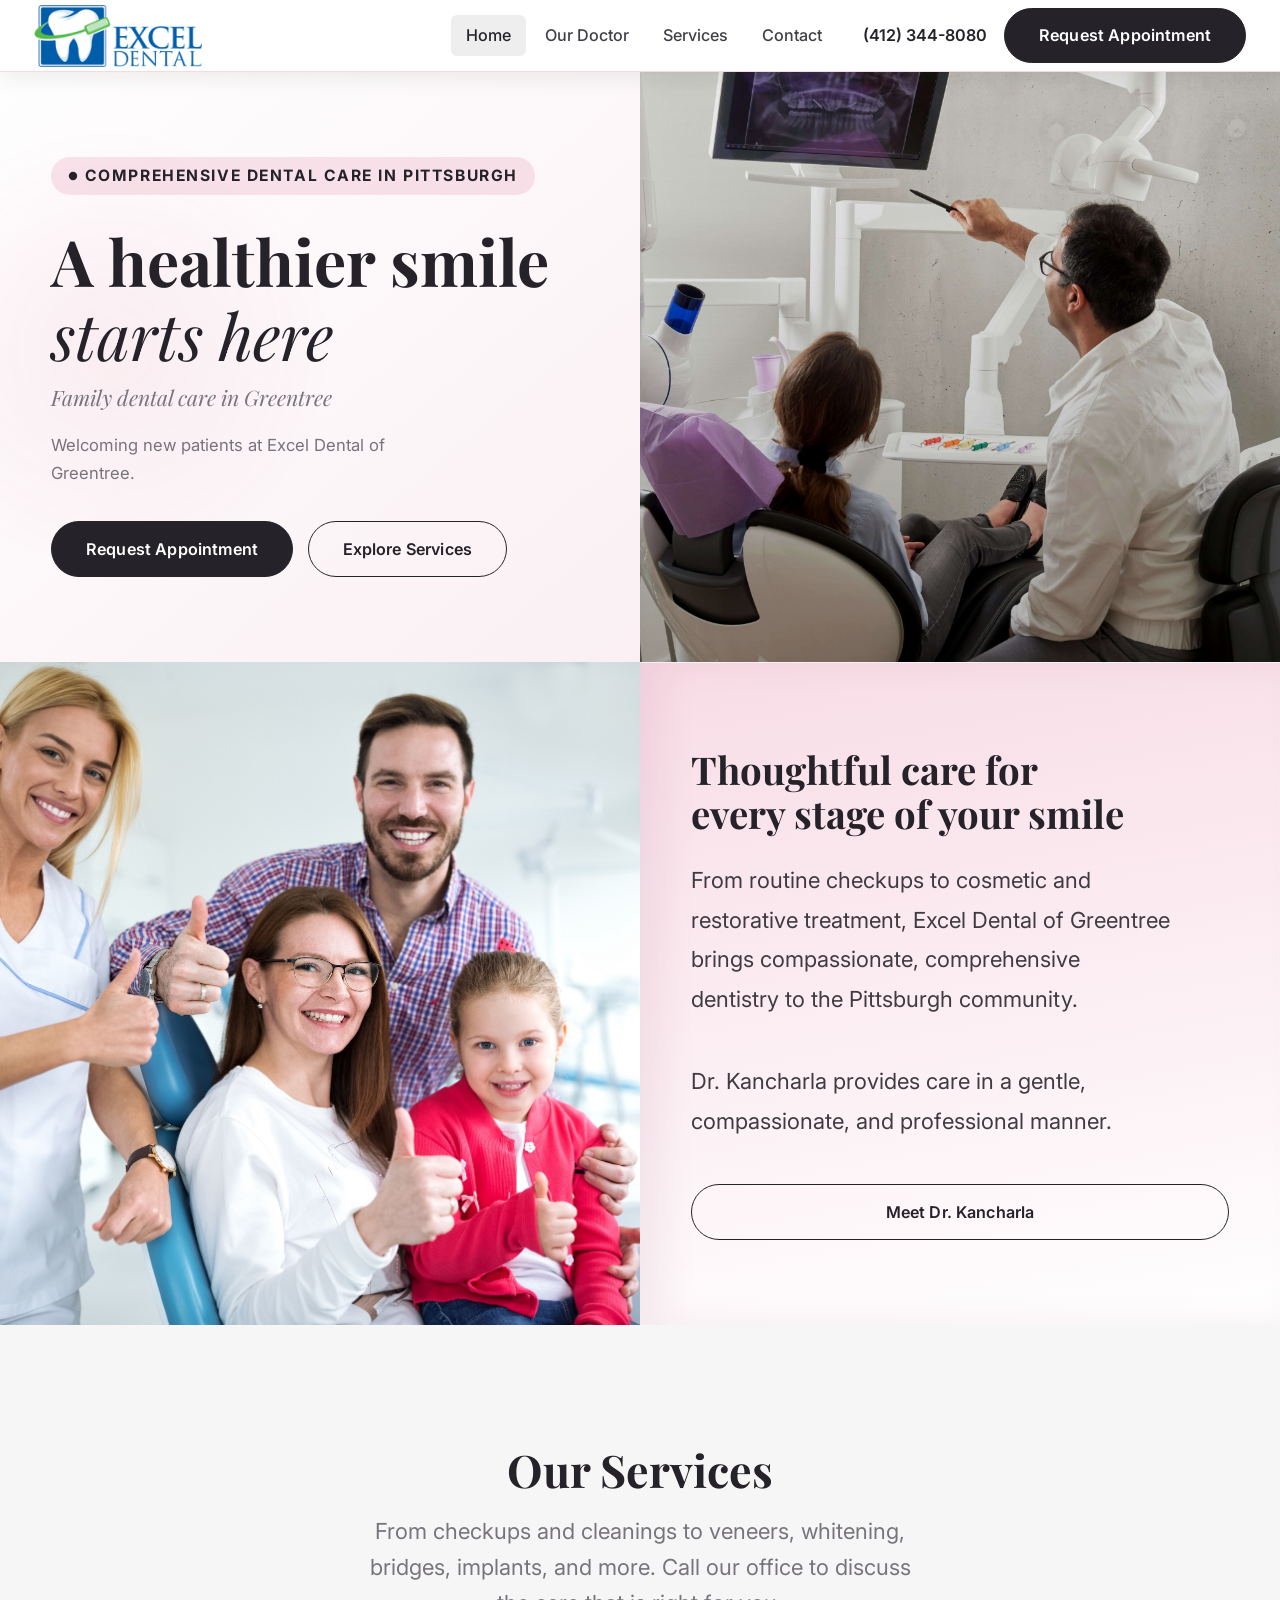
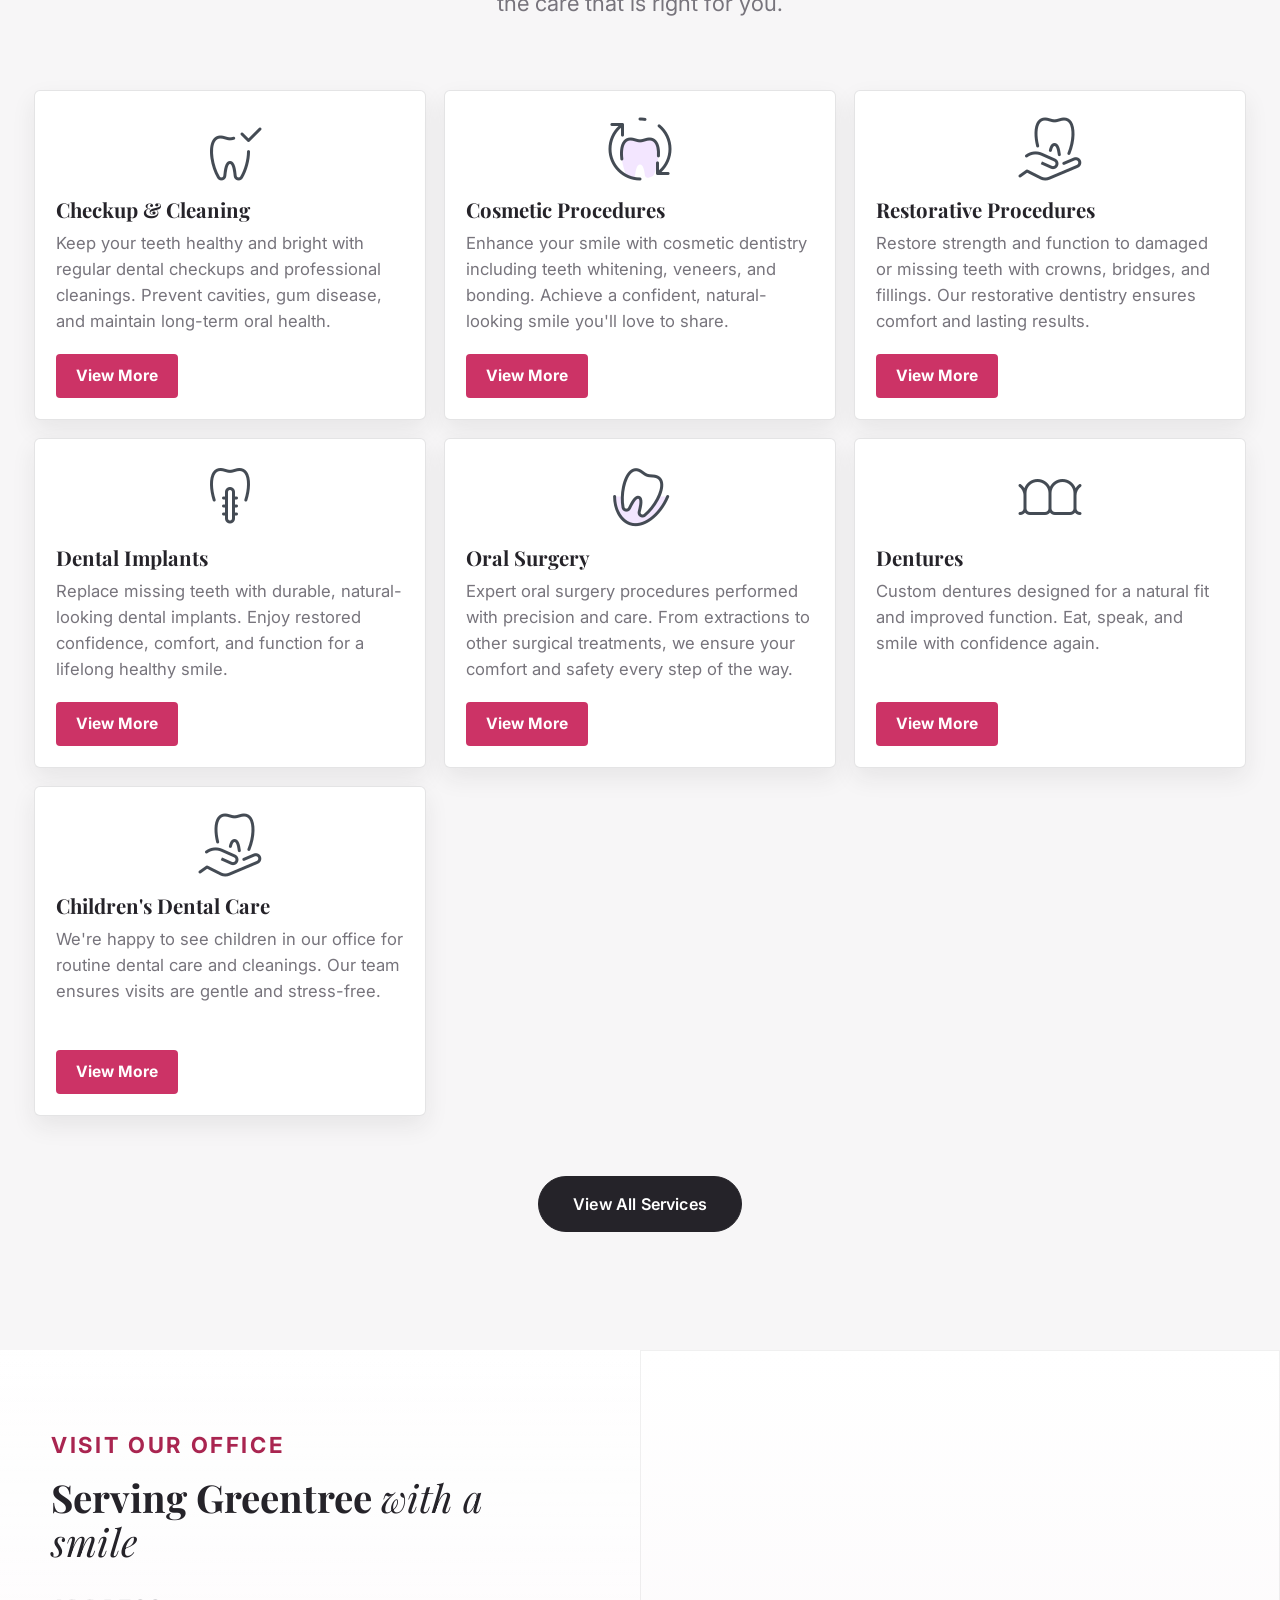
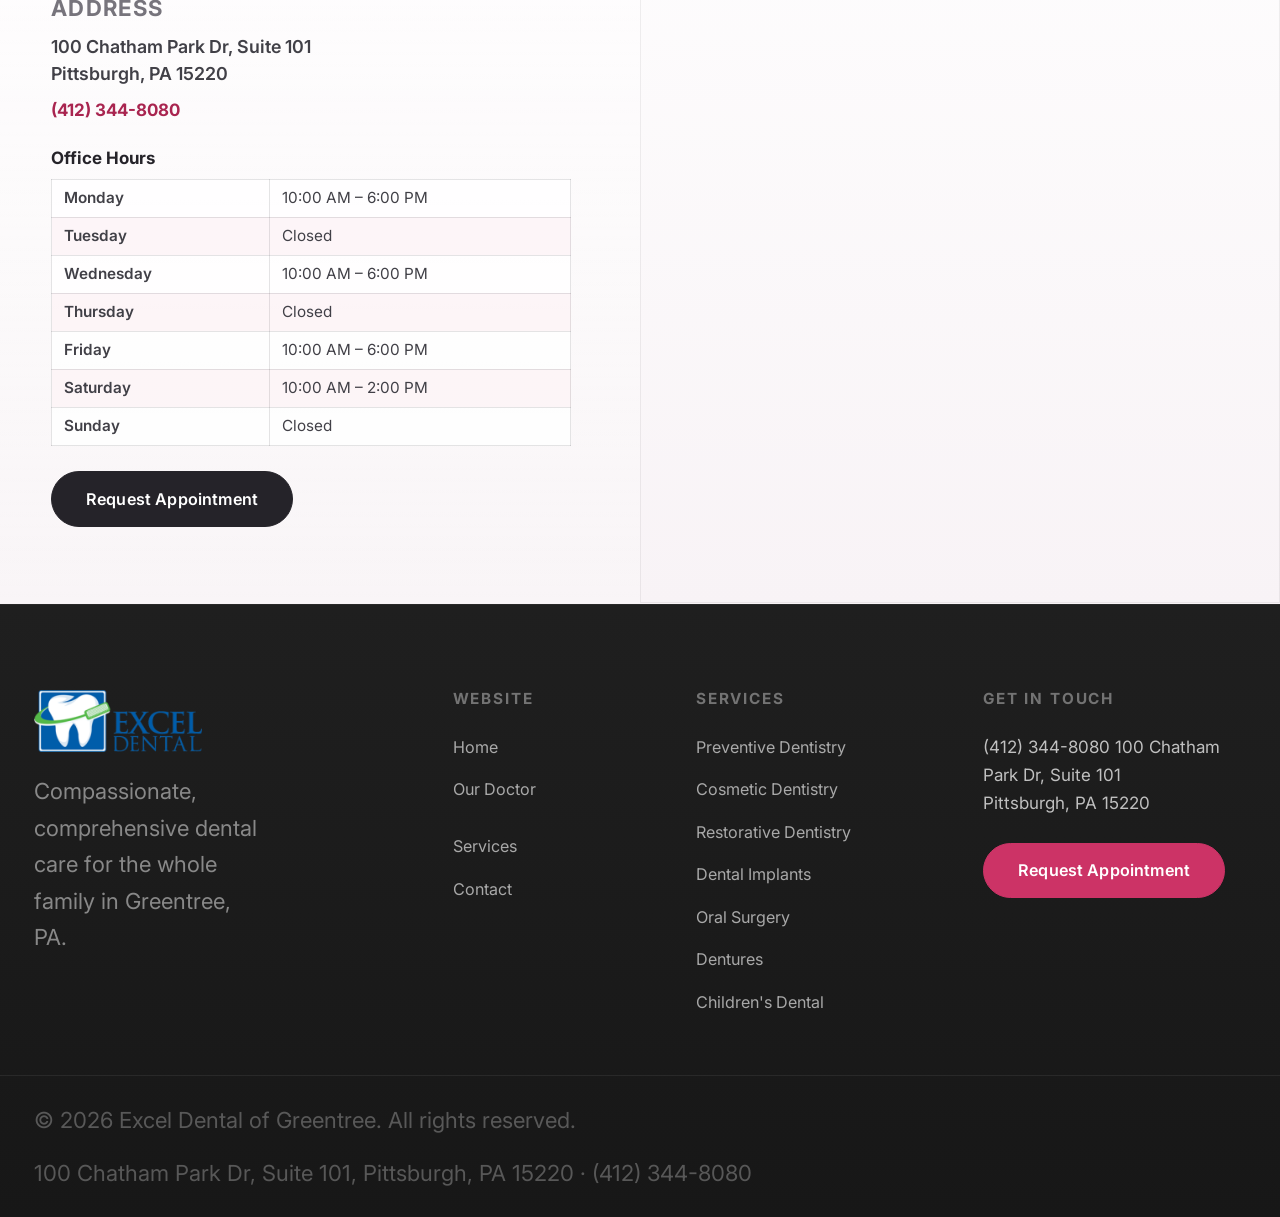
==== commit 95372800: "Adapt website for Excel Dental of Greentree Co-authored-by: copilot-swe-agent[bot] <198982749+Copilo" ====
--- a/index.html
+++ b/index.html
@@ -3,19 +3,19 @@
 <head>
   <meta charset="UTF-8" />
   <meta name="viewport" content="width=device-width, initial-scale=1.0" />
-  <title>Excel Dental | Family Dentistry Across Pittsburgh, PA</title>
-  <meta name="description" content="Excel Dental welcomes new patients at convenient offices in Moon Township, Wexford, and Greentree. Explore family, cosmetic, and restorative dental care." />
-  <link rel="canonical" href="https://www.exceldentalpc.com/" />
+  <title>Excel Dental of Greentree | Family Dentistry in Pittsburgh, PA</title>
+  <meta name="description" content="Excel Dental of Greentree welcomes new patients for family, cosmetic, and restorative dental care in Pittsburgh, PA." />
+  <link rel="canonical" href="https://www.exceldentalgreentree.com/" />
   <meta property="og:type" content="website" />
-  <meta property="og:site_name" content="Excel Dental" />
-  <meta property="og:title" content="Excel Dental | Family Dentistry Across Pittsburgh, PA" />
-  <meta property="og:description" content="Excel Dental welcomes new patients at offices in Moon Township, Wexford, and Greentree." />
-  <meta property="og:url" content="https://www.exceldentalpc.com/" />
-  <meta property="og:image" content="https://www.exceldentalpc.com/assets/images/wexford-hero-photo.jpg" />
+  <meta property="og:site_name" content="Excel Dental of Greentree" />
+  <meta property="og:title" content="Excel Dental of Greentree | Family Dentistry in Pittsburgh, PA" />
+  <meta property="og:description" content="Excel Dental of Greentree welcomes new patients in Pittsburgh, PA." />
+  <meta property="og:url" content="https://www.exceldentalgreentree.com/" />
+  <meta property="og:image" content="https://www.exceldentalgreentree.com/assets/images/wexford-hero-photo.jpg" />
   <meta name="twitter:card" content="summary_large_image" />
-  <meta name="twitter:title" content="Excel Dental | Family Dentistry Across Pittsburgh, PA" />
-  <meta name="twitter:description" content="Excel Dental welcomes new patients at offices in Moon Township, Wexford, and Greentree." />
-  <meta name="twitter:image" content="https://www.exceldentalpc.com/assets/images/wexford-hero-photo.jpg" />
+  <meta name="twitter:title" content="Excel Dental of Greentree | Family Dentistry in Pittsburgh, PA" />
+  <meta name="twitter:description" content="Excel Dental of Greentree welcomes new patients in Pittsburgh, PA." />
+  <meta name="twitter:image" content="https://www.exceldentalgreentree.com/assets/images/wexford-hero-photo.jpg" />
   <link rel="preconnect" href="https://fonts.googleapis.com" />
   <link rel="preconnect" href="https://fonts.gstatic.com" crossorigin />
   <link href="https://fonts.googleapis.com/css2?family=Playfair+Display:ital,wght@0,400;0,600;0,700;1,400;1,600&family=Inter:wght@300;400;500;600;700&display=swap" rel="stylesheet" />
@@ -24,64 +24,40 @@
   <script type="application/ld+json">
   {
     "@context": "https://schema.org",
-    "@type": "Organization",
-    "name": "Excel Dental",
-    "url": "https://www.exceldentalpc.com/",
-    "image": "https://www.exceldentalpc.com/assets/images/wexford-hero-photo.jpg",
-    "description": "Family, cosmetic, and restorative dental care at three convenient offices serving the Pittsburgh area.",
-    "areaServed": ["Moon Township, PA", "Wexford, PA", "Greentree, PA"],
-    "medicalSpecialty": "Dentistry",
-    "department": [
+    "@type": "Dentist",
+    "name": "Excel Dental of Greentree",
+    "url": "https://www.exceldentalgreentree.com/",
+    "image": "https://www.exceldentalgreentree.com/assets/images/wexford-hero-photo.jpg",
+    "telephone": "+14123448080",
+    "email": "exceldentalpc3@gmail.com",
+    "address": {
+      "@type": "PostalAddress",
+      "streetAddress": "100 Chatham Park Dr, Suite 101",
+      "addressLocality": "Pittsburgh",
+      "addressRegion": "PA",
+      "postalCode": "15220",
+      "addressCountry": "US"
+    },
+    "openingHoursSpecification": [
       {
-        "@type": "Dentist",
-        "name": "Excel Dental of Moon Township",
-        "telephone": "+14122644609",
-        "address": {
-          "@type": "PostalAddress",
-          "streetAddress": "5990 University Blvd, Suite 28",
-          "addressLocality": "Coraopolis",
-          "addressRegion": "PA",
-          "postalCode": "15108",
-          "addressCountry": "US"
-        }
+        "@type": "OpeningHoursSpecification",
+        "dayOfWeek": [
+          "Monday",
+          "Wednesday",
+          "Friday"
+        ],
+        "opens": "10:00",
+        "closes": "18:00"
       },
       {
-        "@type": "Dentist",
-        "name": "Excel Dental of Wexford",
-        "telephone": "+14123646523",
-        "address": {
-          "@type": "PostalAddress",
-          "streetAddress": "2622 Brandt School Rd",
-          "addressLocality": "Wexford",
-          "addressRegion": "PA",
-          "postalCode": "15090",
-          "addressCountry": "US"
-        }
-      },
-      {
-        "@type": "Dentist",
-        "name": "Excel Dental of Greentree",
-        "telephone": "+14123448080",
-        "address": {
-          "@type": "PostalAddress",
-          "streetAddress": "100 Chatham Park Dr, Suite 101",
-          "addressLocality": "Pittsburgh",
-          "addressRegion": "PA",
-          "postalCode": "15220",
-          "addressCountry": "US"
-        }
+        "@type": "OpeningHoursSpecification",
+        "dayOfWeek": "Saturday",
+        "opens": "10:00",
+        "closes": "14:00"
       }
     ],
-    "availableService": [
-      { "@type": "MedicalProcedure", "name": "Dental Cleaning & Prevention" },
-      { "@type": "MedicalProcedure", "name": "Cosmetic Dentistry" },
-      { "@type": "MedicalProcedure", "name": "Dental Implants" },
-      { "@type": "MedicalProcedure", "name": "Oral Surgery" },
-      { "@type": "MedicalProcedure", "name": "Restorative Dentistry" },
-      { "@type": "MedicalProcedure", "name": "Dentures" },
-      { "@type": "MedicalProcedure", "name": "Children's Dental Care" },
-      { "@type": "MedicalProcedure", "name": "Dental Sleep Medicine" }
-    ]
+    "hasMap": "https://maps.google.com/?q=100+Chatham+Park+Dr+Suite+101+Pittsburgh+PA+15220",
+    "medicalSpecialty": "Dentistry"
   }
   </script>
   <style>
@@ -97,14 +73,14 @@
     <div class="nav-inner">
 
       <!-- Logo -->
-      <a href="index.html" class="nav-logo" aria-label="Excel Dental — home">
+      <a href="index.html" class="nav-logo" aria-label="Excel Dental of Greentree — home">
         <div class="nav-logo-icon">
           <svg viewBox="-32 0 512 512" xmlns="http://www.w3.org/2000/svg" aria-hidden="true" style="fill:#fff;">
             <path d="M443.98 96.25c-11.01-45.22-47.11-82.06-92.01-93.72-32.19-8.36-63 5.1-89.14 24.33-3.25 2.39-6.96 3.73-10.5 5.48l28.32 18.21c7.42 4.77 9.58 14.67 4.8 22.11-4.46 6.95-14.27 9.86-22.11 4.8L162.83 12.84c-20.7-10.85-43.38-16.4-66.81-10.31-44.9 11.67-81 48.5-92.01 93.72-10.13 41.62-.42 80.81 21.5 110.43 23.36 31.57 32.68 68.66 36.29 107.35 4.4 47.16 10.33 94.16 20.94 140.32l7.8 33.95c3.19 13.87 15.49 23.7 29.67 23.7 13.97 0 26.15-9.55 29.54-23.16l34.47-138.42c4.56-18.32 20.96-31.16 39.76-31.16s35.2 12.85 39.76 31.16l34.47 138.42c3.39 13.61 15.57 23.16 29.54 23.16 14.18 0 26.48-9.83 29.67-23.7l7.8-33.95c10.61-46.15 16.53-93.16 20.94-140.32 3.61-38.7 12.93-75.78 36.29-107.35 21.95-29.61 31.66-68.8 21.53-110.43z"/>
           </svg>
         </div>
         <div class="nav-logo-text">
-          <span class="name">Excel Dental</span>
+          <span class="name">Excel Dental of Greentree</span>
           <span class="tagline">Pittsburgh, PA</span>
         </div>
       </a>
@@ -112,16 +88,15 @@
       <!-- Desktop menu -->
       <nav class="nav-menu" aria-label="Primary navigation">
         <a href="index.html" class="active">Home</a>
-        <a href="about.html">About</a>
-        <a href="locations.html">Locations</a>
+        <a href="about.html">Our Doctor</a>
         <a href="services.html">Services</a>
         <a href="contact.html">Contact</a>
       </nav>
 
       <!-- Desktop actions -->
       <div class="nav-actions">
-        <a href="locations.html" class="nav-phone">Our Offices</a>
-        <a href="locations.html" class="btn btn-dark">Find a Location</a>
+        <a href="tel:+14123448080" class="nav-phone">(412) 344-8080</a>
+        <a href="tel:+14123448080" class="btn btn-dark">Request Appointment</a>
       </div>
 
       <!-- Hamburger -->
@@ -133,13 +108,12 @@
     <!-- Mobile drawer -->
     <nav class="nav-mobile" aria-label="Mobile navigation">
       <a href="index.html">Home</a>
-      <a href="about.html">About</a>
-      <a href="locations.html">Locations</a>
+      <a href="about.html">Our Doctor</a>
       <a href="services.html">Services</a>
       <a href="contact.html">Contact</a>
       <div class="nav-mobile-cta">
-        <a href="locations.html" class="btn btn-outline">Find Your Office</a>
-        <a href="locations.html" class="btn btn-dark">Find a Location</a>
+        <a href="tel:+14123448080" class="btn btn-outline">Call (412) 344-8080</a>
+        <a href="tel:+14123448080" class="btn btn-dark">Request Appointment</a>
       </div>
     </nav>
   </header>
@@ -150,13 +124,13 @@
       <div class="hero-text">
         <div class="hero-chip">
           <svg width="10" height="10" viewBox="0 0 24 24" fill="currentColor" aria-hidden="true"><circle cx="12" cy="12" r="10"/></svg>
-          Three convenient Pittsburgh-area offices
+          Comprehensive dental care in Pittsburgh
         </div>
         <h1 class="hero-h1" id="hero-heading">A healthier smile <em>starts here</em></h1>
-        <p class="hero-tagline">Family dental care, close to home</p>
-        <p class="hero-desc">Welcoming new patients at our Moon Township, Wexford, and Greentree offices.</p>
+        <p class="hero-tagline">Family dental care in Greentree</p>
+        <p class="hero-desc">Welcoming new patients at Excel Dental of Greentree.</p>
         <div class="hero-actions">
-          <a href="locations.html" class="btn btn-dark">Choose Your Office</a>
+          <a href="tel:+14123448080" class="btn btn-dark">Request Appointment</a>
           <a href="services.html" class="btn btn-outline">Explore Services</a>
         </div>
       </div>
@@ -181,9 +155,9 @@
     </div>
     <div class="about-right" data-reveal="fade-right">
       <h2 id="about-heading">Thoughtful care for every stage of your smile</h2>
-      <p>From routine checkups to cosmetic and restorative treatment, Excel Dental brings compassionate, comprehensive dentistry to communities across the Pittsburgh area.</p>
-      <p>Choose the office that works best for you, then connect with its team to ask questions or request an appointment.</p>
-      <a href="locations.html" class="btn btn-outline">Explore Our Offices</a>
+      <p>From routine checkups to cosmetic and restorative treatment, Excel Dental of Greentree brings compassionate, comprehensive dentistry to the Pittsburgh community.</p>
+      <p>Dr. Kancharla provides care in a gentle, compassionate, and professional manner.</p>
+      <a href="about.html" class="btn btn-outline">Meet Dr. Kancharla</a>
     </div>
   </section>
 
@@ -191,7 +165,7 @@
   <section class="services" id="services" aria-labelledby="services-heading">
     <div class="services-intro fade-up">
       <h2 id="services-heading">Our Services</h2>
-      <p>From checkups and cleanings to veneers, whitening, bridges, implants, and more.</p>
+      <p>From checkups and cleanings to veneers, whitening, bridges, implants, and more. Call our office to discuss the care that is right for you.</p>
     </div>
 
     <div class="services-grid">
@@ -266,16 +240,6 @@
         </div>
       </article>
 
-      <article class="srv-card fade-up" aria-label="Dental Sleep Medicine">
-        <div class="srv-bg" style="background-image:url('assets/images/service-cleaning.png');"></div>
-        <div class="srv-overlay"></div>
-        <div class="srv-body">
-          <h3>Dental Sleep Medicine</h3>
-          <p class="srv-desc">Custom oral appliance therapy for snoring and obstructive sleep apnea.</p>
-          <a href="dental-sleep-medicine.html" class="srv-link">View More</a>
-        </div>
-      </article>
-
     </div><!-- /services-grid -->
 
     <div class="services-footer fade-up">
@@ -283,36 +247,32 @@
     </div>
   </section>
 
-  <section class="office-section" aria-labelledby="visit-heading">
-    <div class="office-section-heading">
-      <p class="eyebrow">Find Your Excel Dental</p>
-      <h2 id="visit-heading">Three offices. <em>One caring team.</em></h2>
-      <p>Find the neighborhood office that’s right for you and get in touch directly.</p>
-    </div>
-    <div class="office-grid">
-      <article class="office-card" data-reveal="fade-up">
-        <span class="office-card-label">Moon Township</span>
-        <h3>Moon Plaza</h3>
-        <address>5990 University Blvd, Suite 28<br />Coraopolis, PA 15108</address>
-        <a class="office-phone" href="tel:+14122644609">(412) 264-4609</a>
-        <a class="office-directions" href="https://maps.google.com/?q=5990+University+Blvd+Suite+28+Coraopolis+PA+15108" target="_blank" rel="noopener">Get directions <span aria-hidden="true">↗</span></a>
-      </article>
-      <article class="office-card" data-reveal="fade-up">
-        <span class="office-card-label">North of Pittsburgh</span>
-        <h3>Wexford</h3>
-        <address>2622 Brandt School Road<br />Wexford, PA 15090</address>
-        <a class="office-phone" href="tel:+14123646523">(412) 364-6523</a>
-        <a class="office-directions" href="https://maps.google.com/?q=2622+Brandt+School+Road+Wexford+PA+15090" target="_blank" rel="noopener">Get directions <span aria-hidden="true">↗</span></a>
-      </article>
-      <article class="office-card" data-reveal="fade-up">
-        <span class="office-card-label">Pittsburgh</span>
-        <h3>Greentree</h3>
-        <address>100 Chatham Park Dr, Suite 101<br />Pittsburgh, PA 15220</address>
-        <a class="office-phone" href="tel:+14123448080">(412) 344-8080</a>
-        <a class="office-directions" href="https://maps.google.com/?q=100+Chatham+Park+Dr+Suite+101+Pittsburgh+PA+15220" target="_blank" rel="noopener">Get directions <span aria-hidden="true">↗</span></a>
-      </article>
-    </div>
-    <p class="office-note">Office hours and appointment availability vary by location. Please call your preferred office to confirm.</p>
+  <section class="location home-location" aria-labelledby="visit-heading">
+    <div class="location-info" data-reveal="fade-left">
+      <p class="eyebrow">Visit Our Office</p>
+      <h2 id="visit-heading">Serving Greentree <em>with a smile</em></h2>
+      <div class="visit-address">
+        <p class="info-label">Address</p>
+        <address><a href="https://maps.google.com/?q=100+Chatham+Park+Dr+Suite+101+Pittsburgh+PA+15220" target="_blank" rel="noopener">100 Chatham Park Dr, Suite 101<br />Pittsburgh, PA 15220</a></address>
+        <a class="visit-phone" href="tel:+14123448080">(412) 344-8080</a>
+      </div>
+      <div class="visit-hours">
+        <h3>Office Hours</h3>
+        <table><tbody>
+          <tr><th scope="row">Monday</th><td>10:00 AM – 6:00 PM</td></tr>
+          <tr><th scope="row">Tuesday</th><td>Closed</td></tr>
+          <tr><th scope="row">Wednesday</th><td>10:00 AM – 6:00 PM</td></tr>
+          <tr><th scope="row">Thursday</th><td>Closed</td></tr>
+          <tr><th scope="row">Friday</th><td>10:00 AM – 6:00 PM</td></tr>
+          <tr><th scope="row">Saturday</th><td>10:00 AM – 2:00 PM</td></tr>
+          <tr><th scope="row">Sunday</th><td>Closed</td></tr>
+        </tbody></table>
+      </div>
+      <a href="tel:+14123448080" class="btn btn-dark visit-appointment">Request Appointment</a>
+    </div>
+    <div class="location-map" data-reveal="fade-right">
+      <iframe src="https://maps.google.com/maps?q=100+Chatham+Park+Dr+Suite+101+Pittsburgh+PA+15220&amp;z=15&amp;output=embed" loading="lazy" title="Map to Excel Dental of Greentree" allowfullscreen></iframe>
+    </div>
   </section>
 
   <!-- ===== FOOTER ===== -->
@@ -328,11 +288,11 @@
             </svg>
           </div>
           <div class="f-logo-text">
-            <span class="name">Excel Dental</span>
+            <span class="name">Excel Dental of Greentree</span>
             <span class="care">Care</span>
           </div>
         </div>
-        <p>Compassionate, comprehensive dental care at three convenient Pittsburgh-area offices.</p>
+        <p>Compassionate, comprehensive dental care for the whole family in Greentree, PA.</p>
       </div>
 
       <!-- Website Links -->
@@ -340,8 +300,8 @@
         <h4>Website</h4>
         <ul>
           <li><a href="index.html">Home</a></li>
-          <li><a href="about.html">About</a></li>
-          <li><a href="locations.html">Locations</a></li>
+          <li><a href="about.html">Our Doctor</a></li>
+          <li></li>
           <li><a href="services.html">Services</a></li>
           <li><a href="contact.html">Contact</a></li>
         </ul>
@@ -358,7 +318,7 @@
           <li><a href="oral-surgery.html">Oral Surgery</a></li>
           <li><a href="dentures.html">Dentures</a></li>
           <li><a href="pediatric-dentistry.html">Children's Dental</a></li>
-          <li><a href="services.html#children">Children's Dental</a></li>
+
         </ul>
       </div>
 
@@ -366,19 +326,17 @@
       <div class="footer-col">
         <h4>Get In Touch</h4>
         <div class="footer-contact-info">
-          <a href="locations.html">Find your nearest office</a>
-          <a href="locations.html">
-            Moon Township · Wexford · Greentree
-          </a>
-        </div>
-        <a href="locations.html" class="btn btn-accent footer-appt-btn">Choose an Office</a>
+          <a href="tel:+14123448080">(412) 344-8080</a>
+          <a href="https://maps.google.com/?q=100+Chatham+Park+Dr+Suite+101+Pittsburgh+PA+15220" target="_blank" rel="noopener">100 Chatham Park Dr, Suite 101<br />Pittsburgh, PA 15220</a>
+        </div>
+        <a href="tel:+14123448080" class="btn btn-accent footer-appt-btn">Request Appointment</a>
       </div>
 
     </div><!-- /footer-main -->
 
     <div class="footer-bottom">
-      <p>&copy; <span id="year"></span> Excel Dental. All rights reserved.</p>
-      <p>Serving Moon Township, Wexford, and Greentree, PA</p>
+      <p>&copy; <span id="year"></span> Excel Dental of Greentree. All rights reserved.</p>
+      <p>100 Chatham Park Dr, Suite 101, Pittsburgh, PA 15220 · (412) 344-8080</p>
     </div>
   </footer>
 
--- a/css/style.css
+++ b/css/style.css
@@ -1628,6 +1628,17 @@
     font-size: .86rem !important;
     text-align: center;
   }
+  .doctor-story-aside {
+    align-self: center;
+    padding: clamp(2rem, 5vw, 4rem);
+    border-radius: var(--radius);
+    background: var(--primary-light);
+  }
+  .doctor-story-aside h3 { margin: .75rem 0 1rem; font-size: clamp(1.75rem, 3vw, 2.5rem); }
+  .doctor-story-aside p { margin-bottom: 0; }
+  .contact-direct { display: flex; flex-wrap: wrap; gap: .75rem; }
+  .contact-direct p { width: 100%; color: var(--muted); font-size: .9rem !important; }
+  .contact-info-side .visit-hours { margin-bottom: 1.5rem; }
   .locations-page { padding-top: 2rem; }
   .locations-page .office-card { min-height: 310px; }
   .locations-page .office-card address { min-height: 0; }
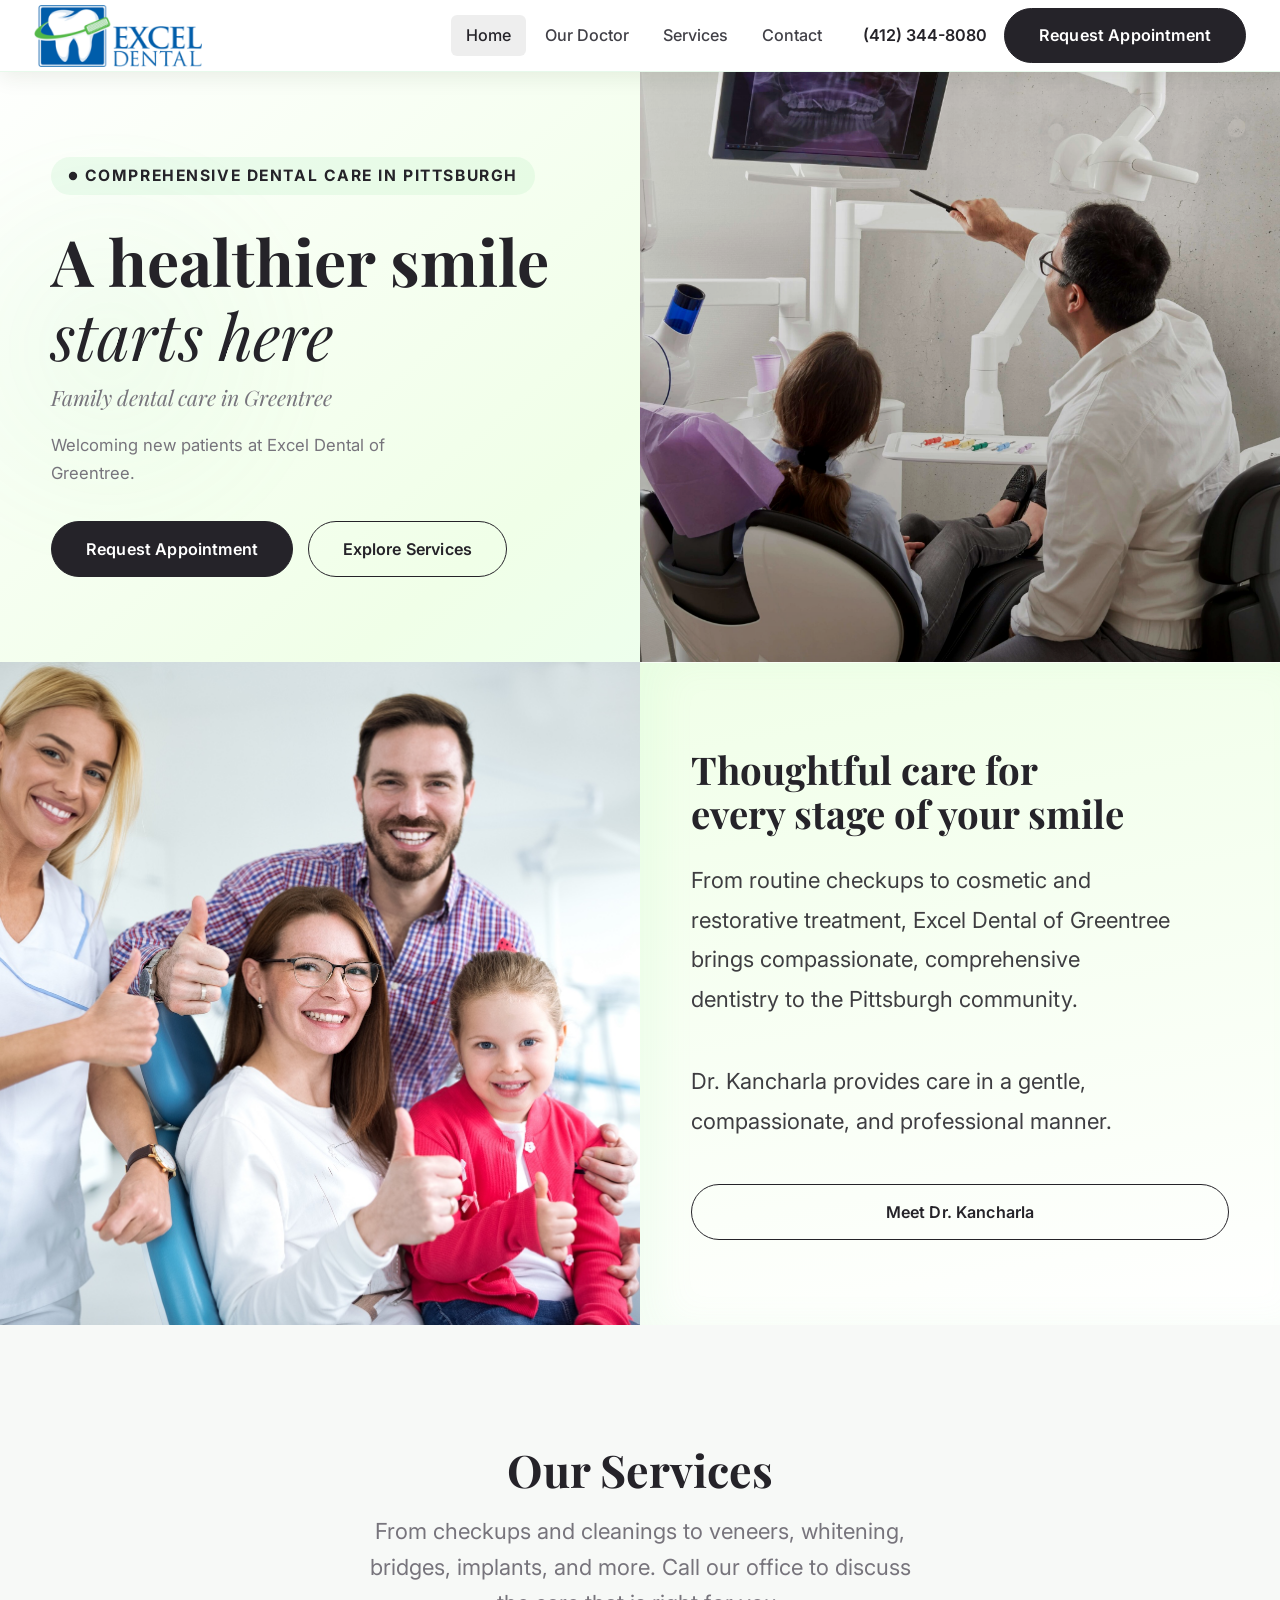
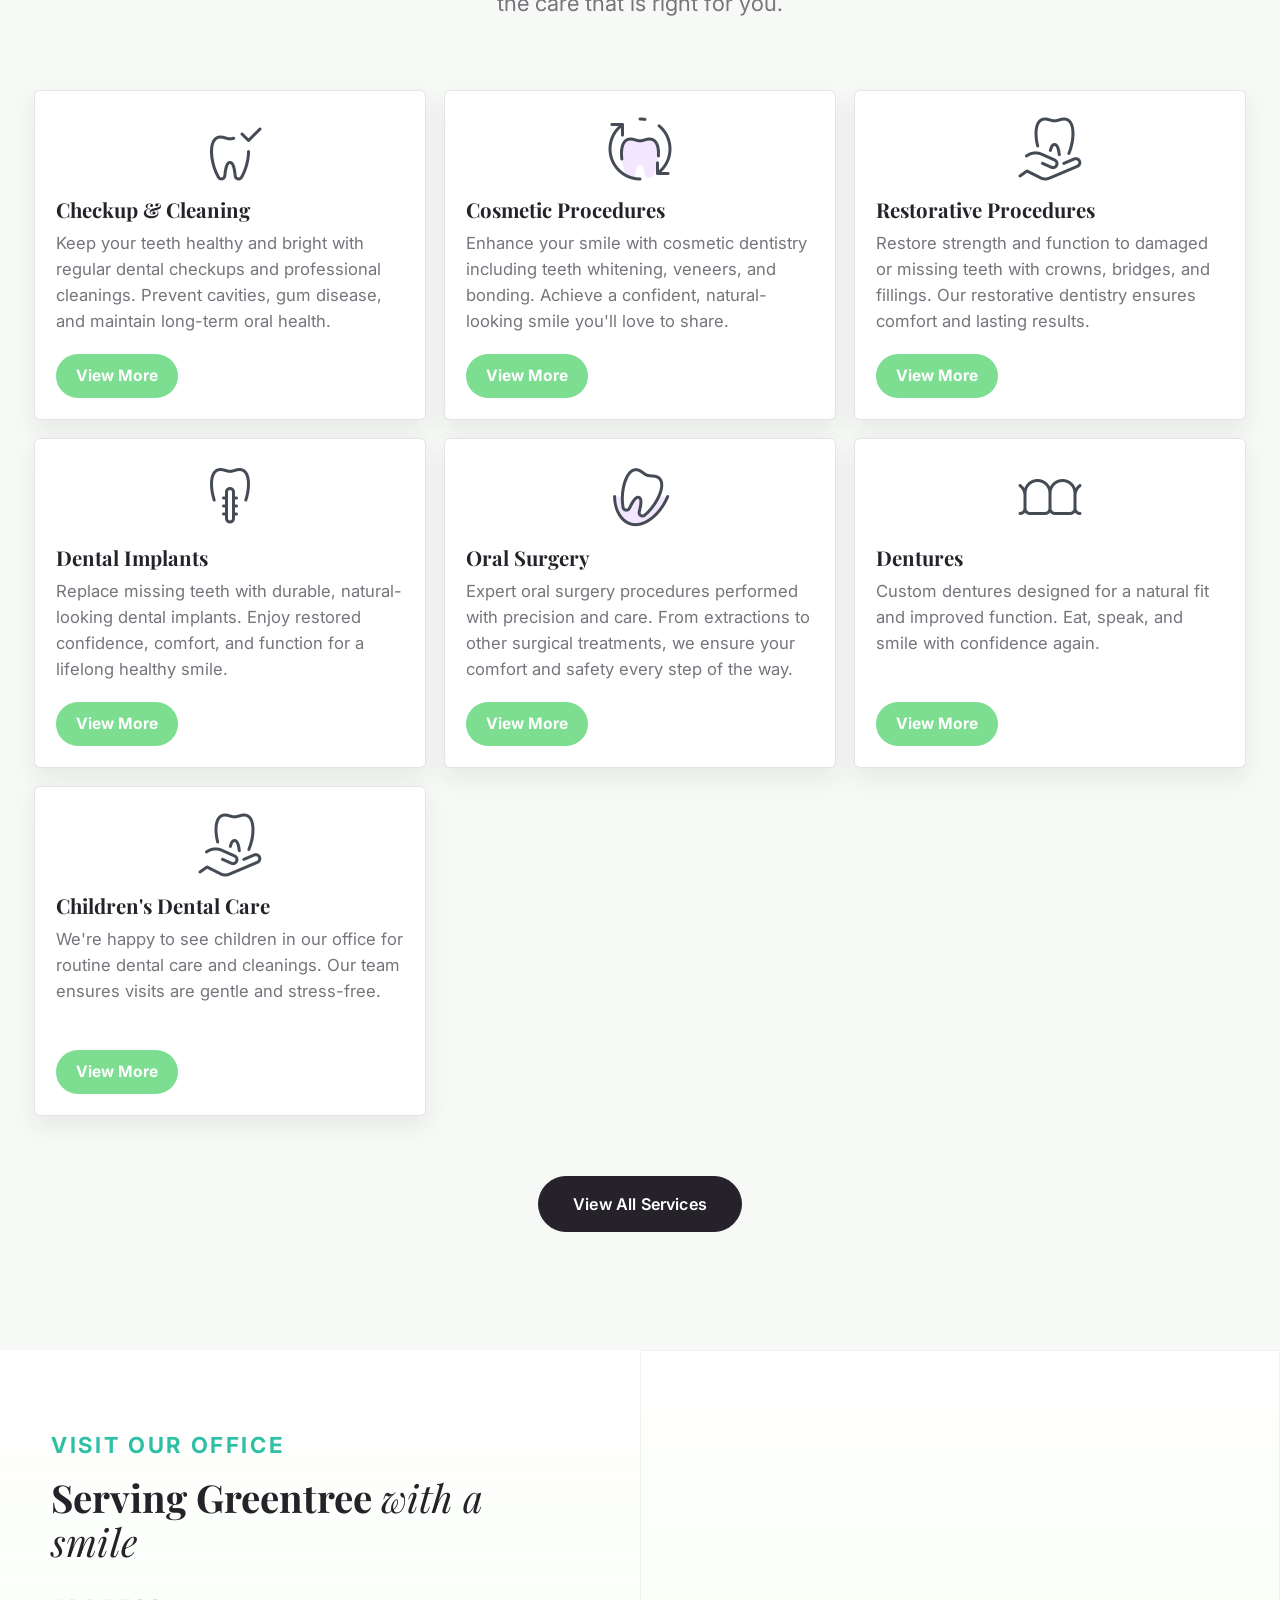
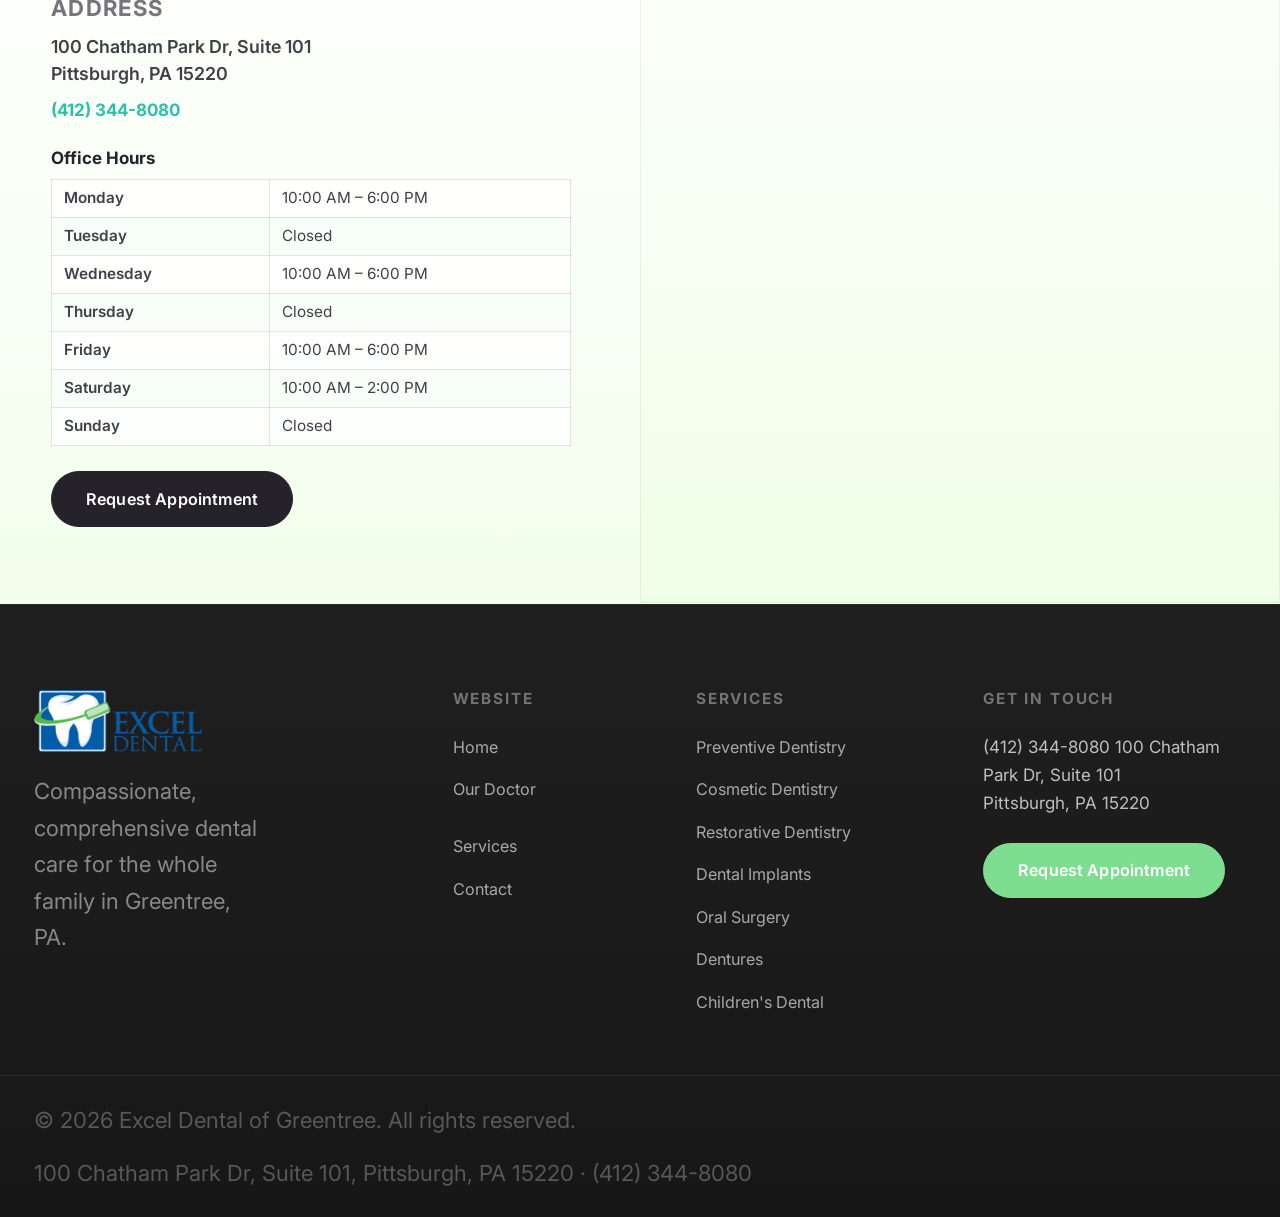
==== commit bc3386a4: "Update appointment links Co-authored-by: copilot-swe-agent[bot] <198982749+Copilot@users.noreply.git" ====
--- a/index.html
+++ b/index.html
@@ -96,7 +96,7 @@
       <!-- Desktop actions -->
       <div class="nav-actions">
         <a href="tel:+14123448080" class="nav-phone">(412) 344-8080</a>
-        <a href="tel:+14123448080" class="btn btn-dark">Request Appointment</a>
+        <a href="https://appt.link/excel-dental-of-greentree-inc-b2nE1td5/in-person-meeting" class="btn btn-dark">Request Appointment</a>
       </div>
 
       <!-- Hamburger -->
@@ -113,7 +113,7 @@
       <a href="contact.html">Contact</a>
       <div class="nav-mobile-cta">
         <a href="tel:+14123448080" class="btn btn-outline">Call (412) 344-8080</a>
-        <a href="tel:+14123448080" class="btn btn-dark">Request Appointment</a>
+        <a href="https://appt.link/excel-dental-of-greentree-inc-b2nE1td5/in-person-meeting" class="btn btn-dark">Request Appointment</a>
       </div>
     </nav>
   </header>
@@ -130,7 +130,7 @@
         <p class="hero-tagline">Family dental care in Greentree</p>
         <p class="hero-desc">Welcoming new patients at Excel Dental of Greentree.</p>
         <div class="hero-actions">
-          <a href="tel:+14123448080" class="btn btn-dark">Request Appointment</a>
+          <a href="https://appt.link/excel-dental-of-greentree-inc-b2nE1td5/in-person-meeting" class="btn btn-dark">Request Appointment</a>
           <a href="services.html" class="btn btn-outline">Explore Services</a>
         </div>
       </div>
@@ -268,7 +268,7 @@
           <tr><th scope="row">Sunday</th><td>Closed</td></tr>
         </tbody></table>
       </div>
-      <a href="tel:+14123448080" class="btn btn-dark visit-appointment">Request Appointment</a>
+      <a href="https://appt.link/excel-dental-of-greentree-inc-b2nE1td5/in-person-meeting" class="btn btn-dark visit-appointment">Request Appointment</a>
     </div>
     <div class="location-map" data-reveal="fade-right">
       <iframe src="https://maps.google.com/maps?q=100+Chatham+Park+Dr+Suite+101+Pittsburgh+PA+15220&amp;z=15&amp;output=embed" loading="lazy" title="Map to Excel Dental of Greentree" allowfullscreen></iframe>
@@ -329,7 +329,7 @@
           <a href="tel:+14123448080">(412) 344-8080</a>
           <a href="https://maps.google.com/?q=100+Chatham+Park+Dr+Suite+101+Pittsburgh+PA+15220" target="_blank" rel="noopener">100 Chatham Park Dr, Suite 101<br />Pittsburgh, PA 15220</a>
         </div>
-        <a href="tel:+14123448080" class="btn btn-accent footer-appt-btn">Request Appointment</a>
+        <a href="https://appt.link/excel-dental-of-greentree-inc-b2nE1td5/in-person-meeting" class="btn btn-accent footer-appt-btn">Request Appointment</a>
       </div>
 
     </div><!-- /footer-main -->
--- a/css/style.css
+++ b/css/style.css
@@ -4,12 +4,14 @@
 
 /* === CSS VARIABLES === */
 :root {
-  --primary:       #cc3366;
-  --primary-dark:  #a92550;
-  --primary-light: #f3c7d6;
+  --primary:       #7DDE92;
+  --primary-dark:  #2EBFA5;
+  --primary-light: #F8FFE5;
+  --accent-purple: #4E4187;
+  --accent-blue:   #3083DC;
   --bg:            #f5f5f6;
   --bg-light:      #ffffff;
-  --bg-about:      #f3c7d6;
+  --bg-about:      #F8FFE5;
   --surface:       #ffffff;
   --surface-alt:   #f8f5f6;
   --dark:          #252329;
@@ -42,7 +44,7 @@
   font-size: 1rem;
   line-height: 1.65;
   color: var(--text);
-  background: #f7f6f7;
+  background: #f7f9f7;
   overflow-x: hidden;
   -webkit-font-smoothing: antialiased;
   -webkit-tap-highlight-color: transparent;
@@ -94,7 +96,7 @@
   background: rgba(255,255,255,.96);
   backdrop-filter: blur(16px);
   -webkit-backdrop-filter: blur(16px);
-  border-bottom: 1px solid rgba(204,51,102,.18);
+  border-bottom: 1px solid rgba(125,222,146,.18);
   box-shadow: 0 6px 20px rgba(36, 45, 18, .08);
   transition: var(--t);
 }
@@ -221,7 +223,7 @@
   padding-top: 72px;
   align-items: stretch;
   background:
-    linear-gradient(140deg, #ffffff 0%, #fbf3f6 55%, #f8e9ef 100%);
+    linear-gradient(140deg, #ffffff 0%, #f0ffe8 55%, #e8fff8 100%);
 }
 .hero-left {
   display: flex;
@@ -232,7 +234,7 @@
 .hero-text { max-width: 500px; }
 .hero-chip {
   display: inline-flex; align-items: center; gap: .4rem;
-  background: rgba(204,51,102,.12);
+  background: rgba(125,222,146,.12);
   color: var(--dark);
   padding: .35rem 1rem;
   border-radius: 100px;
@@ -274,7 +276,7 @@
 .trust-strip {
   background:
     radial-gradient(circle at 20% 25%, rgba(255,255,255,.2) 0%, rgba(255,255,255,0) 52%),
-    linear-gradient(135deg, #cc3366 0%, #a92550 100%);
+    linear-gradient(135deg, #7DDE92 0%, #2EBFA5 100%);
   padding: 1.25rem 2rem;
 }
 
@@ -309,16 +311,16 @@
    ABOUT
    ===================================================== */
 .about { display: grid; grid-template-columns: repeat(2, minmax(0, 1fr)); min-height: 580px; overflow-x: clip; }
-.about-left { min-width: 0; overflow: hidden; background: #f8e9ef; }
+.about-left { min-width: 0; overflow: hidden; background: #e8fff8; }
 .about-left img { display: block; width: 100%; height: 100%; min-height: 100%; object-fit: cover; object-position: 62% center; transition: transform .7s ease; }
 .about-left:hover img { transform: scale(1.04); }
 
 .about-right {
-  background: linear-gradient(170deg, #f8dce6 0%, #ffffff 100%);
+  background: linear-gradient(170deg, #f0ffe8 0%, #ffffff 100%);
   display: flex; flex-direction: column; justify-content: center;
   padding: 5rem 3rem;
   padding-right: max(3rem, calc((100vw - 1280px) / 2 + 2rem));
-  box-shadow: inset 0 1px 0 rgba(255,255,255,.65), inset 22px 0 36px rgba(125,31,66,.07);
+  box-shadow: inset 0 1px 0 rgba(255,255,255,.65), inset 22px 0 36px rgba(125,222,146,.07);
 }
 .about-right h2 { font-size: clamp(1.75rem,3vw,2.6rem); margin-bottom: 1.5rem; max-width: 440px; }
 .about-right p { font-size: .96rem; color: var(--dark); line-height: 1.8; max-width: 480px; margin-bottom: 2.5rem; opacity: .88; }
@@ -329,7 +331,7 @@
 .why-us {
   padding: 6rem 1erem;
   background:
-    radial-gradient(circle at 85% 18%, rgba(204,51,102,.1) 0%, rgba(204,51,102,0) 42%),
+    radial-gradient(circle at 85% 18%, rgba(125,222,146,.1) 0%, rgba(125,222,146,0) 42%),
     var(--bg-light);
 }
 
@@ -390,7 +392,7 @@
   display: flex;
   align-items: center;
   justify-content: center;
-  background: rgba(204,51,102,.12);
+  background: rgba(125,222,146,.12);
   border-radius: 12px;
   flex-shrink: 0;
 }
@@ -484,7 +486,7 @@
   padding: 9px 20px;
   background: var(--primary);
   color: var(--white);
-  border-radius: 4px;
+  border-radius: 100px;
   font-size: .92rem; font-weight: 700;
   align-self: flex-start;
   opacity: 1; transform: none; margin-top: auto;
@@ -501,7 +503,7 @@
 .care-options {
   padding: 5.5rem 2rem;
   background:
-    linear-gradient(180deg, #ffffff 0%, #f8f3f6 100%);
+    linear-gradient(180deg, #ffffff 0%, #f0ffe8 100%);
 }
 
 .care-options-inner {
@@ -602,7 +604,7 @@
    ===================================================== */
 .testimonials {
   background:
-    radial-gradient(circle at 15% 18%, rgba(204,51,102,.12) 0%, rgba(204,51,102,0) 34%),
+    radial-gradient(circle at 15% 18%, rgba(125,222,146,.12) 0%, rgba(125,222,146,0) 34%),
     linear-gradient(150deg, #1f1f1f 0%, #252525 60%, #1c1c1c 100%);
   padding: 6rem 2rem;
   position: relative;
@@ -654,7 +656,7 @@
   display: grid;
   grid-template-columns: 1fr 1fr;
   min-height: 560px;
-  background: linear-gradient(180deg, #ffffff 0%, #f8f3f6 100%);
+  background: linear-gradient(180deg, #ffffff 0%, #f0ffe8 100%);
 }
 .location-map { overflow: hidden; }
 .location-map iframe {
@@ -678,7 +680,7 @@
 .info-block  { display: flex; gap: 1.1rem; align-items: flex-start; }
 .info-icon   {
   width: 40px; height: 40px; flex-shrink: 0;
-  background: rgba(204,51,102,.12);
+  background: rgba(125,222,146,.12);
   border-radius: var(--radius-sm);
   display: flex; align-items: center; justify-content: center;
 }
@@ -707,7 +709,7 @@
 .visit-hours th,
 .visit-hours td { padding: .48rem .7rem; border: 1px solid rgba(37,35,41,.12); text-align: left; font-size: .9rem; line-height: 1.35; }
 .visit-hours th { width: 42%; font-weight: 600; }
-.visit-hours tr:nth-child(even) { background: rgba(204,51,102,.045); }
+.visit-hours tr:nth-child(even) { background: rgba(125,222,146,.045); }
 .visit-appointment { align-self: flex-start; }
 .home-location .location-map { min-height: 100%; }
 .home-location .location-map iframe { display: block; min-height: 100%; }
@@ -808,7 +810,7 @@
 .sleep-content ol { margin: .5rem 0 0 1.25rem; list-style: disc; }
 .sleep-content ol { list-style: decimal; }
 .sleep-content li { padding-left: .2rem; margin: .35rem 0; }
-.sleep-cta { margin-top: 1.5rem; padding: 2rem; background: #faeaf0; border-left: 4px solid var(--primary); }
+.sleep-cta { margin-top: 1.5rem; padding: 2rem; background: #f0fff8; border-left: 4px solid var(--primary); }
 .sleep-cta .cta-actions { display: flex; flex-wrap: wrap; gap: .75rem; margin-top: 1rem; }
 
 @media (max-width: 600px) {
@@ -903,7 +905,7 @@
   gap: 1.75rem; max-width: 1100px; margin: 0 auto;
 }
 .value-card {
-  background: linear-gradient(180deg, #ffffff 0%, #fbf3f6 100%);
+  background: linear-gradient(180deg, #ffffff 0%, #f0ffe8 100%);
   border-radius: var(--radius);
   padding: 2.5rem 2rem;
   border: 1px solid var(--line-soft);
@@ -911,7 +913,7 @@
 }
 .value-icon {
   width: 52px; height: 52px;
-  background: rgba(204,51,102,.12);
+  background: rgba(125,222,146,.12);
   border-radius: 14px;
   display: flex; align-items: center; justify-content: center;
   margin-bottom: 1.25rem;
@@ -971,7 +973,7 @@
 }
 
 .profile-card {
-  background: linear-gradient(180deg, #ffffff 0%, #fbf3f6 100%);
+  background: linear-gradient(180deg, #ffffff 0%, #f0ffe8 100%);
   border: 1px solid var(--border);
   border-radius: var(--radius);
   overflow: hidden;
@@ -1236,7 +1238,7 @@
 .form-group select:focus,
 .form-group textarea:focus {
   border-color: var(--primary-dark);
-  box-shadow: 0 0 0 3px rgba(204,51,102,.18);
+  box-shadow: 0 0 0 3px rgba(125,222,146,.18);
 }
 .form-group textarea { min-height: 130px; }
 .form-submit { margin-top: .5rem; }
@@ -1354,7 +1356,7 @@
 .srv-info-card ul li::before {
   content:'✓';flex-shrink:0;
   width:18px;height:18px;border-radius:50%;
-  background:rgba(204,51,102,.16);
+  background:rgba(125,222,146,.16);
   display:flex;align-items:center;justify-content:center;
   font-size:.65rem;font-weight:700;color:var(--dark);
 }
@@ -1485,8 +1487,8 @@
   100% { transform: translate3d(0, 0, 0) scale(1); }
 }
 @keyframes pulseGlow {
-  0%, 100% { box-shadow: 0 0 0 0 rgba(204,51,102,0); }
-  50%      { box-shadow: 0 0 0 8px rgba(204,51,102,.12); }
+  0%, 100% { box-shadow: 0 0 0 0 rgba(125,222,146,0); }
+  50%      { box-shadow: 0 0 0 8px rgba(125,222,146,.12); }
 }
 
 .hero-left::before,
@@ -1495,7 +1497,7 @@
   position: absolute;
   width: 460px; height: 460px;
   border-radius: 50%;
-  background: radial-gradient(circle, rgba(204,51,102,.18) 0%, rgba(204,51,102,0) 70%);
+  background: radial-gradient(circle, rgba(125,222,146,.18) 0%, rgba(125,222,146,0) 70%);
   filter: blur(10px);
   opacity: .35;
   z-index: 0;
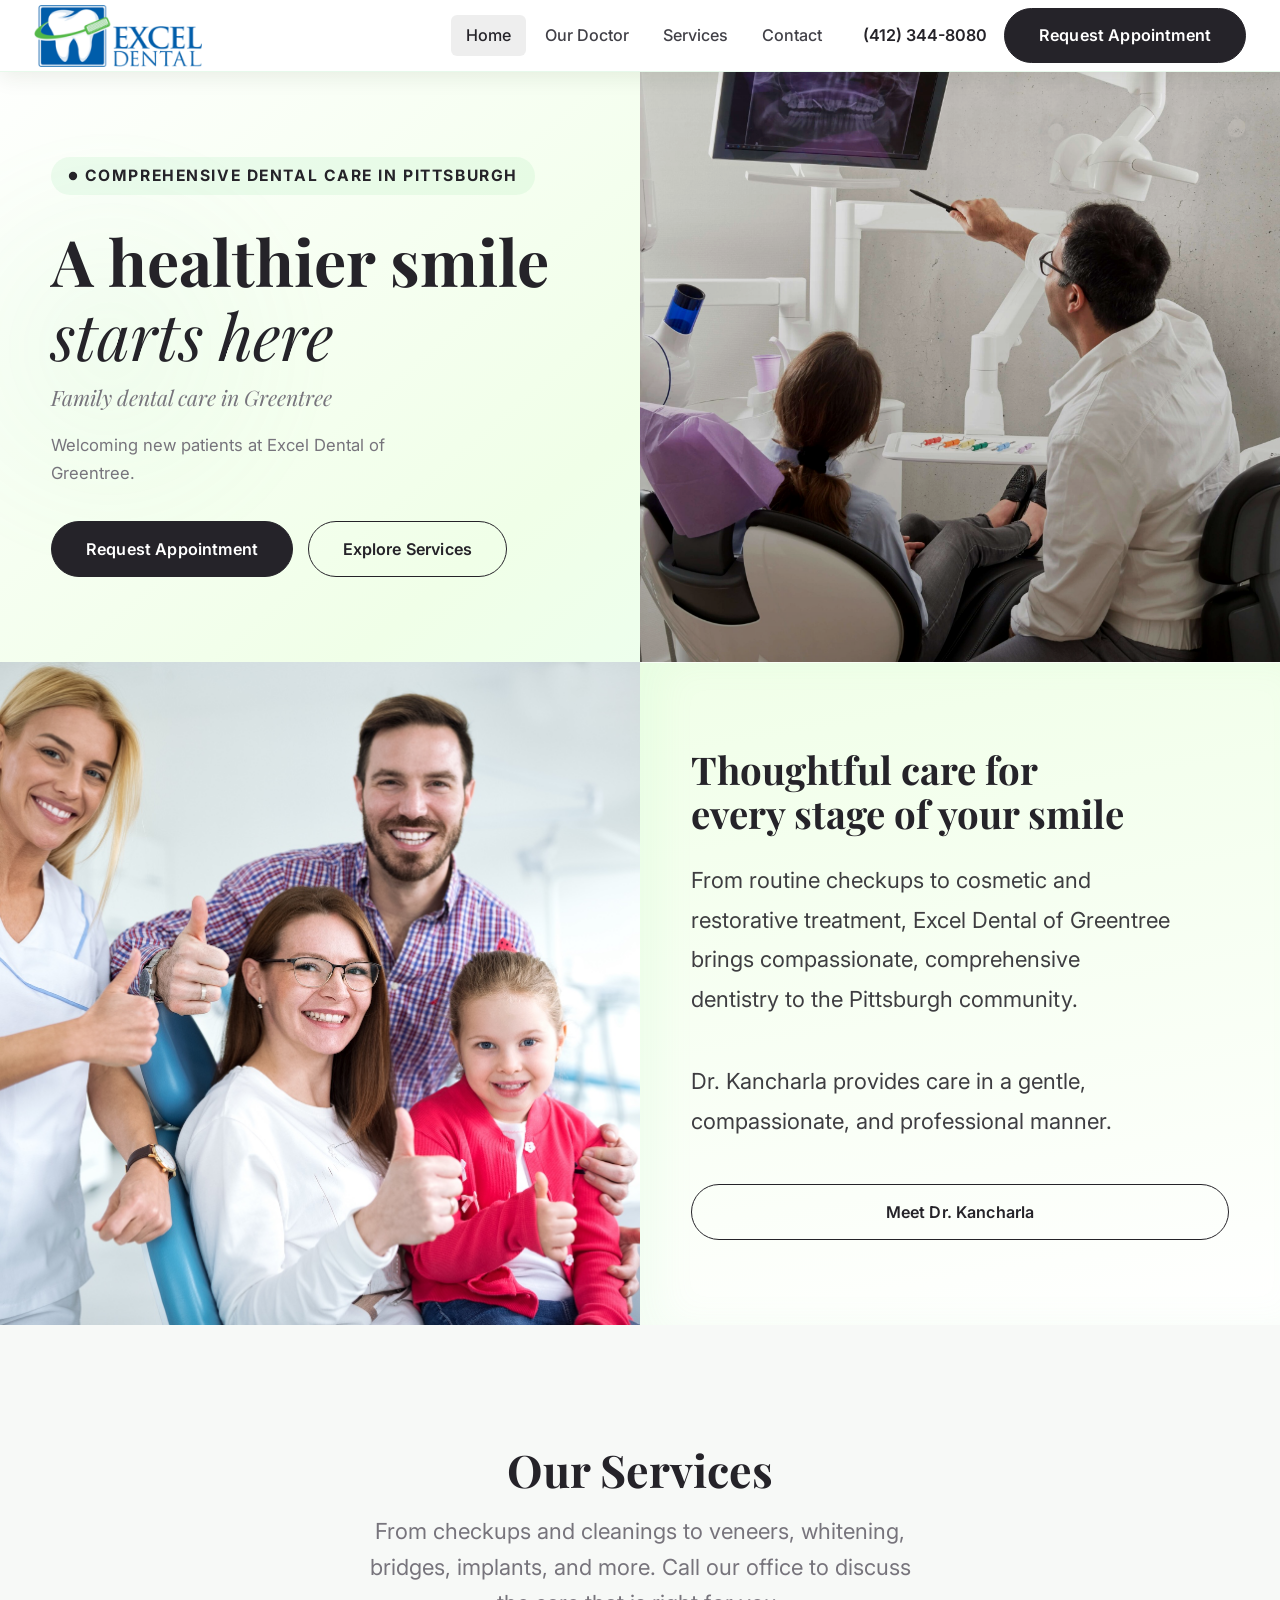
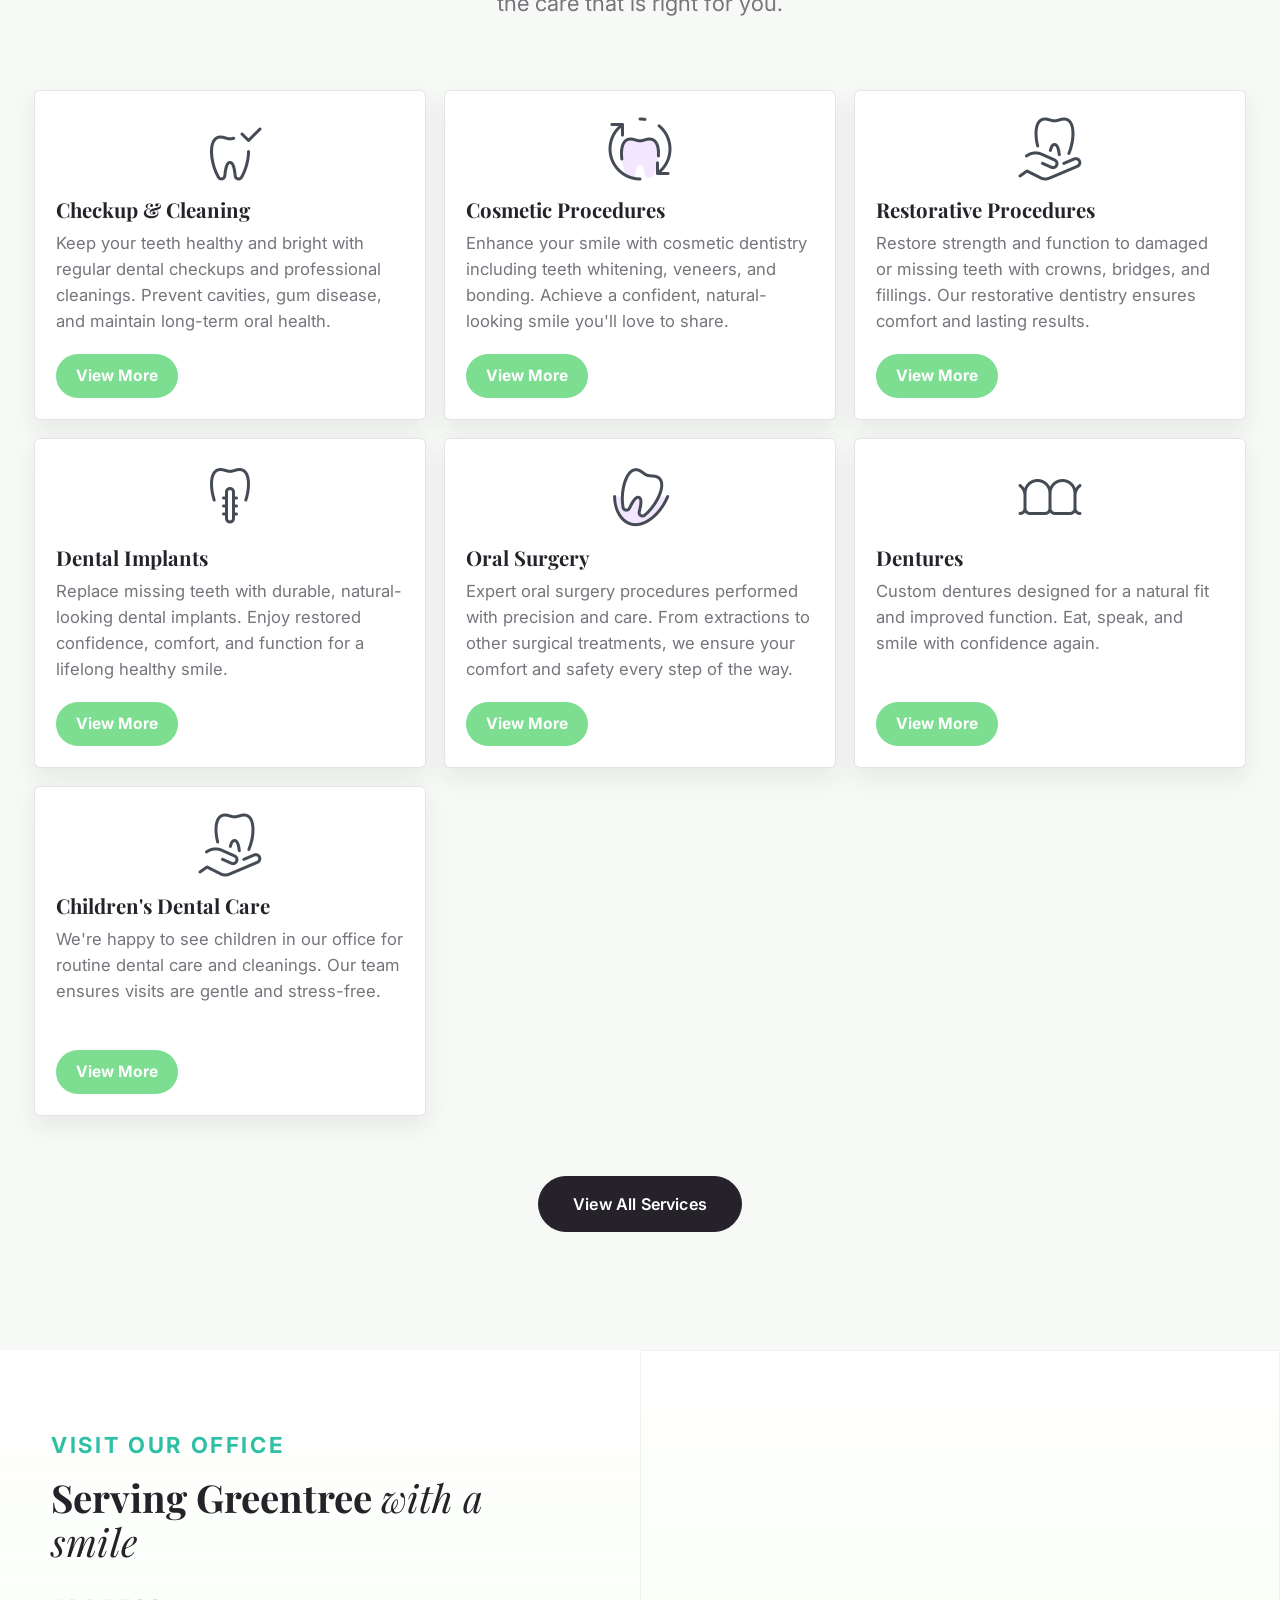
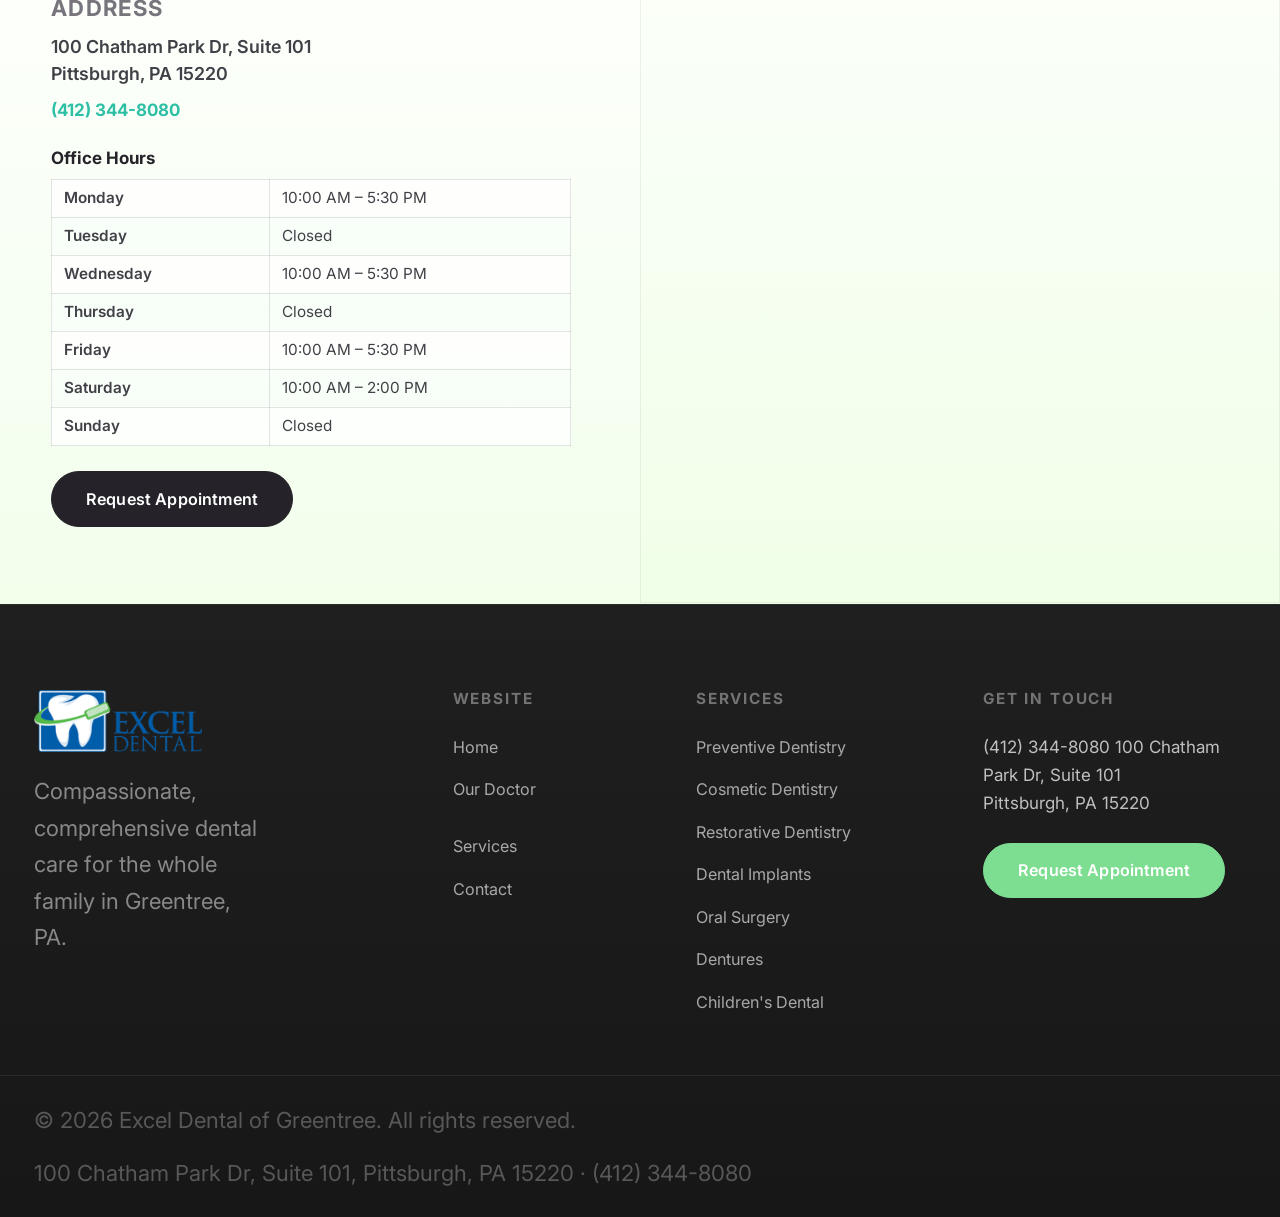
==== commit 960b8d6d: "Correct Greentree weekday closing time Co-authored-by: copilot-swe-agent[bot] <198982749+Copilot@use" ====
--- a/index.html
+++ b/index.html
@@ -29,7 +29,6 @@
     "url": "https://www.exceldentalgreentree.com/",
     "image": "https://www.exceldentalgreentree.com/assets/images/wexford-hero-photo.jpg",
     "telephone": "+14123448080",
-    "email": "exceldentalpc3@gmail.com",
     "address": {
       "@type": "PostalAddress",
       "streetAddress": "100 Chatham Park Dr, Suite 101",
@@ -47,7 +46,7 @@
           "Friday"
         ],
         "opens": "10:00",
-        "closes": "18:00"
+        "closes": "17:30"
       },
       {
         "@type": "OpeningHoursSpecification",
@@ -259,11 +258,11 @@
       <div class="visit-hours">
         <h3>Office Hours</h3>
         <table><tbody>
-          <tr><th scope="row">Monday</th><td>10:00 AM – 6:00 PM</td></tr>
+          <tr><th scope="row">Monday</th><td>10:00 AM – 5:30 PM</td></tr>
           <tr><th scope="row">Tuesday</th><td>Closed</td></tr>
-          <tr><th scope="row">Wednesday</th><td>10:00 AM – 6:00 PM</td></tr>
+          <tr><th scope="row">Wednesday</th><td>10:00 AM – 5:30 PM</td></tr>
           <tr><th scope="row">Thursday</th><td>Closed</td></tr>
-          <tr><th scope="row">Friday</th><td>10:00 AM – 6:00 PM</td></tr>
+          <tr><th scope="row">Friday</th><td>10:00 AM – 5:30 PM</td></tr>
           <tr><th scope="row">Saturday</th><td>10:00 AM – 2:00 PM</td></tr>
           <tr><th scope="row">Sunday</th><td>Closed</td></tr>
         </tbody></table>
